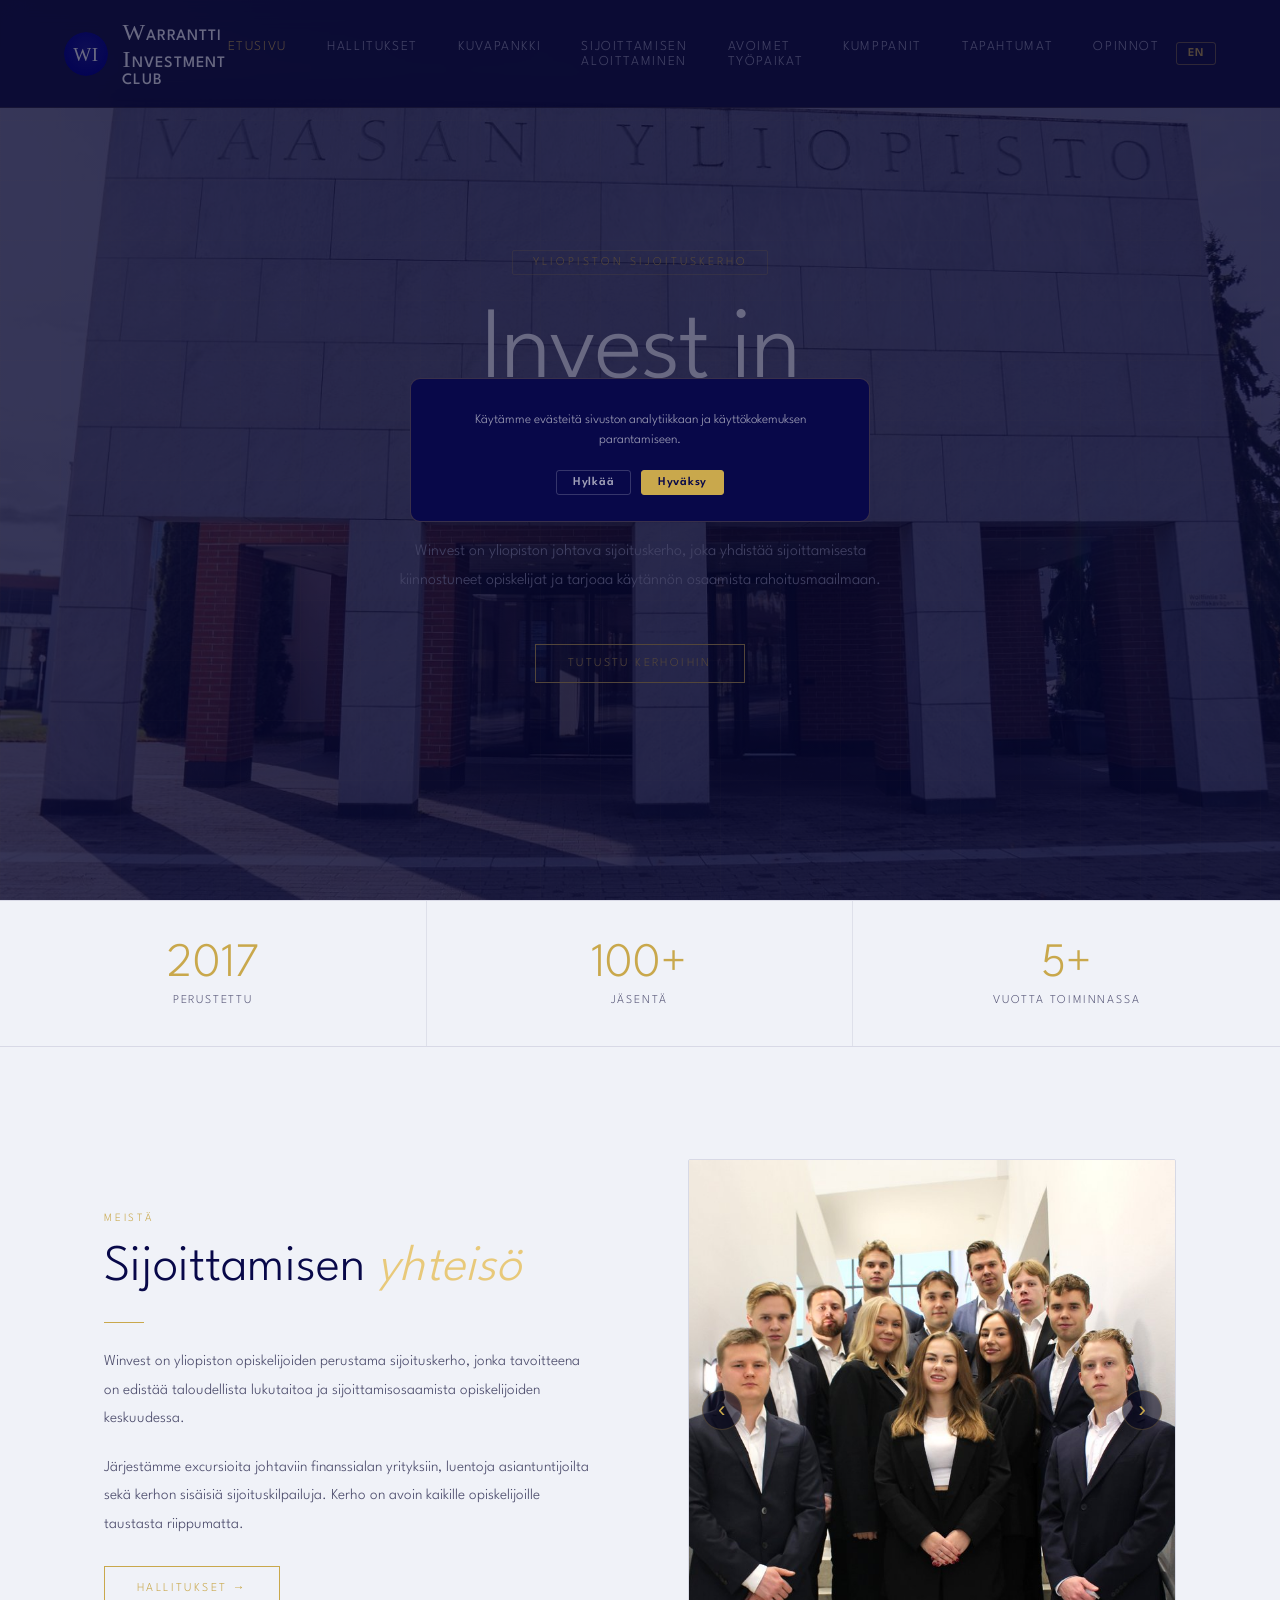
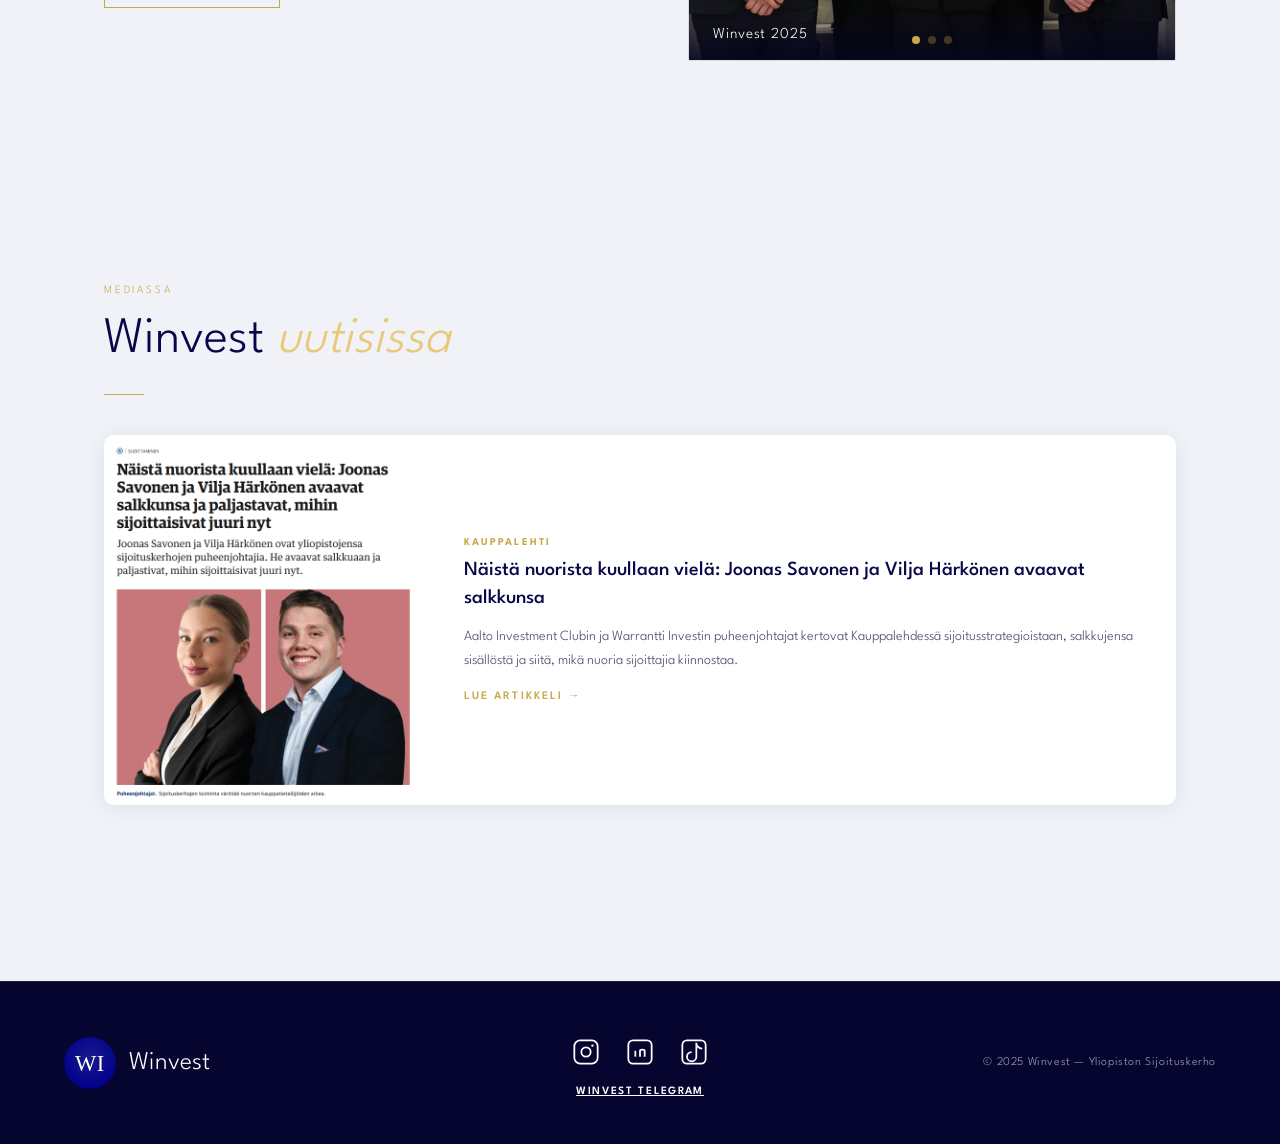
==== index.html @ c1802c14 "Lisätty kuvia" ====
<!DOCTYPE html>
<html lang="fi">
<head>
  <meta charset="UTF-8" />
  <meta name="viewport" content="width=device-width, initial-scale=1.0" />
  <title>Winvest — Yliopiston Sijoituskerho</title>
  <link rel="stylesheet" href="css/style.css" />
  <script src="js/analytics.js"></script>
  <script src="js/i18n.js"></script>
</head>
<body>

  <!-- NAVIGATION -->
  <nav>
    <a href="index.html" class="nav-logo">
      <img src="assets/svg/logo.svg" alt="Winvest" class="nav-logo-img" />
      <span><span class="initial">W</span>arrantti <span class="initial">I</span>nvestment Club</span>
    </a>
    <ul class="nav-links">
      <li><a href="index.html" class="active" data-i18n="nav.home">Etusivu</a></li>
      <li><a href="hallitukset.html" data-i18n="nav.boards">Hallitukset</a></li>
      <li><a href="kuvapankki.html" data-i18n="nav.gallery">Kuvapankki</a></li>
      <li><a href="sijoittaminen.html" data-i18n="nav.investing">Sijoittamisen aloittaminen</a></li>
      <li><a href="tyopaikat.html" data-i18n="nav.jobs">Avoimet työpaikat</a></li>
      <li><a href="kumppanit.html" data-i18n="nav.partners">Kumppanit</a></li>
      <li><a href="tapahtumat.html" data-i18n="nav.events">Tapahtumat</a></li>
      <li><a href="tenttipankki.html" data-i18n="nav.exams">Opinnot</a></li>
    </ul>
  </nav>

  <!-- HERO -->
  <section class="hero">
    <div class="hero-bg" style="background-image: linear-gradient(rgba(5,5,48,0.5), rgba(5,5,48,0.5)), url('assets/vaasan-yliopisto-kampus-syksy-syyskuu-14%20(1).jpg.jpeg'); background-size: cover; background-position: center top;"></div>
    <div class="hero-content">
      <span class="hero-eyebrow" data-i18n="hero.eyebrow">Yliopiston Sijoituskerho</span>
      <h1>Invest in<br /><em>your future</em></h1>
      <p class="hero-sub" data-i18n="hero.sub">
        Winvest on yliopiston johtava sijoituskerho, joka yhdistää 
        sijoittamisesta kiinnostuneet opiskelijat ja tarjoaa käytännön 
        osaamista rahoitusmaailmaan.
      </p>
      <a href="hallitukset.html" class="btn-gold" data-i18n="hero.btn">Tutustu kerhoihin</a>
    </div>
  </section>

  <!-- STATS -->
  <div class="stats-bar fade-in">
    <div class="stat-item">
      <span class="stat-num">2017</span>
      <span class="stat-label" data-i18n="stat.founded">Perustettu</span>
    </div>
    <div class="stat-item">
      <span class="stat-num">100+</span>
      <span class="stat-label" data-i18n="stat.members">Jäsentä</span>
    </div>
    <div class="stat-item">
      <span class="stat-num">5+</span>
      <span class="stat-label" data-i18n="stat.years">Vuotta toiminnassa</span>
    </div>
  </div>

  <!-- ABOUT -->
  <div class="section">
    <div class="about-grid fade-in">
      <div class="about-text">
        <span class="section-eyebrow" data-i18n="about.eyebrow">Meistä</span>
        <h2 class="section-title" data-i18n="about.title">Sijoittamisen <em>yhteisö</em></h2>
        <div class="gold-line"></div>
        <p data-i18n="about.p1">
          Winvest on yliopiston opiskelijoiden perustama sijoituskerho, jonka 
          tavoitteena on edistää taloudellista lukutaitoa ja sijoittamisosaamista 
          opiskelijoiden keskuudessa.
        </p>
        <p data-i18n="about.p2">
          Järjestämme excursioita johtaviin finanssialan yrityksiin, luentoja 
          asiantuntijoilta sekä kerhon sisäisiä sijoituskilpailuja. Kerho on 
          avoin kaikille opiskelijoille taustasta riippumatta.
        </p>
        <a href="hallitukset.html" class="btn-gold" data-i18n="about.btn">Hallitukset →</a>
      </div>
      <div class="about-image event-slider">
        <div class="slider-track">
          <div class="slide active">
            <img src="assets/Slaider/2025portaat.jpg" alt="Winvest 2025" />
            <div class="slide-caption">Winvest 2025</div>
          </div>
          <div class="slide">
            <img src="assets/Slaider/excursio-aktia.jpg" alt="Excursio Aktia" />
            <div class="slide-caption">Excursio — Aktia</div>
          </div>
          <div class="slide">
            <img src="assets/Slaider/suomen-pankki.jpg" alt="Excursio Suomen Pankki" />
            <div class="slide-caption">Excursio — Suomen Pankki</div>
          </div>
        </div>
        <button class="slider-btn slider-prev" aria-label="Edellinen">‹</button>
        <button class="slider-btn slider-next" aria-label="Seuraava">›</button>
        <div class="slider-dots"></div>
      </div>
    </div>
  </div>

  <!-- PRESS -->
  <div class="section">
    <div class="press-section fade-in">
      <span class="section-eyebrow" data-i18n="press.eyebrow">Mediassa</span>
      <h2 class="section-title" data-i18n="press.title">Winvest <em>uutisissa</em></h2>
      <div class="gold-line"></div>

      <a href="https://www.kauppalehti.fi/uutiset/a/6651a79b-3e6f-4bb5-bd5f-cf6c78311c2e" target="_blank" rel="noopener" class="article-card">
        <div class="article-card-img">
          <img src="assets/Slaider/Kauppalehti.png" alt="Kauppalehti — Winvest" />
        </div>
        <div class="article-card-body">
          <span class="article-card-source">Kauppalehti</span>
          <h3 class="article-card-title" data-i18n="press.kl.title">Näistä nuorista kuullaan vielä: Joonas Savonen ja Vilja Härkönen avaavat salkkunsa</h3>
          <p class="article-card-desc" data-i18n="press.kl.desc">Aalto Investment Clubin ja Warrantti Investin puheenjohtajat kertovat Kauppalehdessä sijoitusstrategioistaan, salkkujensa sisällöstä ja siitä, mikä nuoria sijoittajia kiinnostaa.</p>
          <span class="article-card-link" data-i18n="press.kl.read">Lue artikkeli →</span>
        </div>
      </a>
    </div>
  </div>

  <!-- FOOTER -->
  <footer>
    <div class="footer-logo">
      <img src="assets/svg/logo.svg" alt="Winvest" />
      <span>Winvest</span>
    </div>
    <div class="footer-social">
      <div class="footer-social-icons">
        <a href="https://www.instagram.com/warrantti_invest/" target="_blank" rel="noopener" aria-label="Instagram"><svg width="28" height="28" viewBox="0 0 24 24" fill="none" stroke="currentColor" stroke-width="1.5"><rect x="2" y="2" width="20" height="20" rx="5"/><circle cx="12" cy="12" r="4"/><circle cx="17.5" cy="6.5" r="1" fill="currentColor" stroke="none"/></svg></a>
        <a href="https://www.linkedin.com/company/warrantti-invest/" target="_blank" rel="noopener" aria-label="LinkedIn"><svg width="28" height="28" viewBox="0 0 24 24" fill="none" stroke="currentColor" stroke-width="1.5"><rect x="2" y="2" width="20" height="20" rx="4"/><line x1="8" y1="11" x2="8" y2="16"/><line x1="8" y1="8" x2="8" y2="8.01"/><path d="M12 16v-5m0 0c0-1.5 4-1.5 4 0v5"/></svg></a>
        <a href="https://www.tiktok.com/@warrantti.invest" target="_blank" rel="noopener" aria-label="TikTok"><svg width="28" height="28" viewBox="0 0 24 24" fill="none" stroke="currentColor" stroke-width="1.5"><rect x="2" y="2" width="20" height="20" rx="4"/><path d="M10 12a4 4 0 1 0 4 4V4a5 5 0 0 0 5 5"/></svg></a>
      </div>
      <a href="https://t.me/+yEaAarXKp382ZDQ0" target="_blank" rel="noopener" class="footer-social-label">Winvest Telegram</a>
    </div>
    <span class="footer-copy" data-i18n="footer.copy">© 2025 Winvest — Yliopiston Sijoituskerho</span>
  </footer>

  <script>
    const observer = new IntersectionObserver(
      entries => entries.forEach(e => { if (e.isIntersecting) e.target.classList.add('visible'); }),
      { threshold: 0.1 }
    );
    document.querySelectorAll('.fade-in').forEach(el => observer.observe(el));

    // Event Slider
    (function() {
      const slider = document.querySelector('.event-slider');
      if (!slider) return;
      const slides = slider.querySelectorAll('.slide');
      const dotsContainer = slider.querySelector('.slider-dots');
      let current = 0;
      let timer;

      // Create dots
      slides.forEach((_, i) => {
        const dot = document.createElement('button');
        dot.className = 'slider-dot' + (i === 0 ? ' active' : '');
        dot.setAttribute('aria-label', 'Kuva ' + (i + 1));
        dot.addEventListener('click', () => goTo(i));
        dotsContainer.appendChild(dot);
      });

      function goTo(idx) {
        slides[current].classList.remove('active');
        dotsContainer.children[current].classList.remove('active');
        current = (idx + slides.length) % slides.length;
        slides[current].classList.add('active');
        dotsContainer.children[current].classList.add('active');
        resetTimer();
      }

      function resetTimer() {
        clearInterval(timer);
        timer = setInterval(() => goTo(current + 1), 4000);
      }

      slider.querySelector('.slider-prev').addEventListener('click', () => goTo(current - 1));
      slider.querySelector('.slider-next').addEventListener('click', () => goTo(current + 1));

      resetTimer();
    })();
  </script>
</body>
</html>
---- css/style.css ----
@import url('https://fonts.googleapis.com/css2?family=League+Spartan:wght@300;400;500;600;700&family=Sanchez:ital@0;1&display=swap');

:root {
  --navy: #080849;
  --navy-mid: #0d0d70;
  --navy-light: #1a1a9c;
  --gold: #C9A84C;
  --gold-light: #e8c97a;
  --white: #f8f7f2;
  --white-pure: #ffffff;
  --gray: #a0a0b8;
  --dark: #050530;
}

* { margin: 0; padding: 0; box-sizing: border-box; }

html { scroll-behavior: smooth; }

h1, h2, h3, h4, h5, h6 {
  font-family: Georgia, 'Times New Roman', serif;
}

body {
  background: #f0f2f8;
  color: #3a3a5a;
  font-family: 'League Spartan', sans-serif;
  font-weight: 300;
  overflow-x: hidden;
}

/* --- NAVIGATION --- */
nav {
  position: fixed;
  top: 0; left: 0; right: 0;
  z-index: 100;
  padding: 1.2rem 4rem;
  display: flex;
  align-items: center;
  justify-content: space-between;
  background: rgba(5, 5, 48, 0.85);
  backdrop-filter: blur(12px);
  border-bottom: 1px solid rgba(201, 168, 76, 0.15);
}

.nav-logo {
  display: flex;
  align-items: center;
  gap: 0.9rem;
  text-decoration: none;
}

.nav-logo-mark {
  width: 44px;
  height: 44px;
  border-radius: 50%;
  border: 1.5px solid var(--gold);
  display: flex;
  align-items: center;
  justify-content: center;
  font-family: 'League Spartan', sans-serif;
  font-size: 1rem;
  font-weight: 600;
  color: var(--gold);
  letter-spacing: 0.08em;
  flex-shrink: 0;
}

.nav-logo-img {
  height: 44px;
  width: 44px;
  border-radius: 50%;
  flex-shrink: 0;
  object-fit: cover;
  image-rendering: auto;
}

.nav-logo span {
  font-family: 'League Spartan', sans-serif;
  font-size: 1rem;
  font-weight: 500;
  color: var(--white-pure);
  letter-spacing: 0.06em;
  text-transform: uppercase;
}

.nav-logo .initial {
  font-size: 1.5rem;
  font-family: Georgia, 'Times New Roman', serif;
  font-weight: normal;
}

.nav-links {
  display: flex;
  gap: 2.5rem;
  list-style: none;
}

.nav-links a {
  color: var(--gray);
  text-decoration: none;
  font-size: 0.85rem;
  letter-spacing: 0.12em;
  text-transform: uppercase;
  transition: color 0.3s;
}

.nav-links a:hover,
.nav-links a.active {
  color: var(--gold);
}

/* --- HERO --- */
.hero {
  min-height: 100vh;
  display: flex;
  align-items: center;
  justify-content: center;
  position: relative;
  overflow: hidden;
  padding: 6rem 4rem 4rem;
}

.hero-bg {
  position: absolute;
  inset: 0;
  background:
    radial-gradient(ellipse 80% 60% at 50% 120%, rgba(13,13,112,0.8) 0%, transparent 70%),
    radial-gradient(ellipse 40% 40% at 80% 20%, rgba(201,168,76,0.08) 0%, transparent 60%),
    var(--dark);
}

.hero-bg::before {
  content: '';
  position: absolute;
  inset: 0;
  background-image:
    linear-gradient(rgba(201,168,76,0.04) 1px, transparent 1px),
    linear-gradient(90deg, rgba(201,168,76,0.04) 1px, transparent 1px);
  background-size: 60px 60px;
}

.hero-content {
  position: relative;
  text-align: center;
  max-width: 800px;
  animation: fadeUp 1s ease forwards;
}

.hero-eyebrow {
  display: inline-block;
  font-size: 0.75rem;
  letter-spacing: 0.25em;
  text-transform: uppercase;
  color: var(--gold);
  margin-bottom: 1.5rem;
  padding: 0.4rem 1.2rem;
  border: 1px solid rgba(201,168,76,0.3);
  border-radius: 2px;
}

.hero h1 {
  font-family: 'League Spartan', sans-serif;
  font-size: clamp(3.5rem, 8vw, 7rem);
  font-weight: 300;
  line-height: 1.05;
  letter-spacing: -0.02em;
  color: var(--white-pure);
  margin-bottom: 1.5rem;
}

.hero h1 em {
  font-style: italic;
  color: var(--gold-light);
}

.hero-sub {
  font-size: 1rem;
  color: var(--gray);
  line-height: 1.8;
  max-width: 500px;
  margin: 0 auto 2.5rem;
  font-weight: 300;
}

.hero-placeholder {
  margin: 3rem auto 0;
  width: 100%;
  max-width: 900px;
  height: 480px;
  border: 1px dashed rgba(201,168,76,0.25);
  border-radius: 4px;
  display: flex;
  flex-direction: column;
  align-items: center;
  justify-content: center;
  color: rgba(201,168,76,0.4);
  font-size: 0.8rem;
  letter-spacing: 0.15em;
  text-transform: uppercase;
  gap: 0.5rem;
  position: relative;
  overflow: hidden;
}

.hero-placeholder::before {
  content: '';
  position: absolute;
  inset: 0;
  background: rgba(8,8,73,0.3);
}

.hero-image {
  margin: 3rem auto 0;
  width: 100%;
  max-width: 900px;
  border-radius: 4px;
  overflow: hidden;
  border: 1px solid rgba(201,168,76,0.15);
}

.hero-image img {
  width: 100%;
  height: 480px;
  object-fit: cover;
  display: block;
}

/* --- STATS BAR --- */
.stats-bar {
  display: grid;
  grid-template-columns: repeat(3, 1fr);
  border-top: 1px solid rgba(8,8,73,0.1);
  border-bottom: 1px solid rgba(8,8,73,0.1);
}

.stat-item {
  padding: 2.5rem 3rem;
  text-align: center;
  border-right: 1px solid rgba(8,8,73,0.08);
}

.stat-item:last-child { border-right: none; }

.stat-num {
  font-family: 'League Spartan', sans-serif;
  font-size: 3rem;
  font-weight: 300;
  color: var(--gold);
  line-height: 1;
  display: block;
}

.stat-label {
  font-size: 0.75rem;
  letter-spacing: 0.15em;
  text-transform: uppercase;
  color: #5a5a7a;
  margin-top: 0.4rem;
  display: block;
}

/* --- SECTIONS --- */
.section {
  padding: 7rem 4rem;
  max-width: 1200px;
  margin: 0 auto;
}

.section-header {
  margin-bottom: 4rem;
}

.section-eyebrow {
  font-size: 0.7rem;
  letter-spacing: 0.25em;
  text-transform: uppercase;
  color: var(--gold);
  margin-bottom: 1rem;
  display: block;
}

.section-title {
  font-family: 'League Spartan', sans-serif;
  font-size: clamp(2.2rem, 4vw, 3.5rem);
  font-weight: 300;
  color: var(--navy);
  line-height: 1.15;
}

.section-title em {
  font-style: italic;
  color: var(--gold-light);
}

/* --- ABOUT --- */
.about-grid {
  display: grid;
  grid-template-columns: 1fr 1fr;
  gap: 6rem;
  align-items: center;
}

.about-text p {
  color: #4a4a6a;
  line-height: 1.9;
  font-size: 0.95rem;
  margin-bottom: 1.2rem;
}

.about-image {
  border-radius: 2px;
  overflow: hidden;
  border: 1px solid rgba(8,8,73,0.1);
  position: relative;
}

.about-image::before {
  content: '';
  position: absolute;
  inset: 0;
  background: linear-gradient(135deg, rgba(8,8,73,0.3) 0%, transparent 60%);
  z-index: 1;
}

.about-image img {
  width: 100%;
  height: 400px;
  object-fit: cover;
  display: block;
  transition: transform 0.6s ease;
}

.about-image:hover img { transform: scale(1.03); }

/* --- EVENT SLIDER --- */
.event-slider {
  position: relative;
  overflow: hidden;
}

.event-slider::before { display: none; }

.slider-track {
  position: relative;
  width: 100%;
  height: 500px;
}

.slide {
  position: absolute;
  inset: 0;
  opacity: 0;
  transition: opacity 0.8s ease;
}

.slide.active {
  opacity: 1;
}

.slide img {
  width: 100%;
  height: 100%;
  object-fit: cover;
  display: block;
}

.slide-caption {
  position: absolute;
  bottom: 0;
  left: 0;
  right: 0;
  padding: 1.2rem 1.5rem;
  background: linear-gradient(transparent, rgba(5,5,30,0.85));
  font-family: 'League Spartan', sans-serif;
  font-size: 0.95rem;
  color: var(--white-pure);
  letter-spacing: 0.06em;
  z-index: 2;
}

.slider-btn {
  position: absolute;
  top: 50%;
  transform: translateY(-50%);
  z-index: 3;
  background: rgba(5,5,30,0.6);
  border: 1px solid rgba(201,168,76,0.25);
  color: var(--gold);
  width: 40px;
  height: 40px;
  border-radius: 50%;
  font-size: 1.4rem;
  cursor: pointer;
  transition: background 0.3s, border-color 0.3s;
  display: flex;
  align-items: center;
  justify-content: center;
  line-height: 1;
}

.slider-btn:hover {
  background: rgba(201,168,76,0.2);
  border-color: var(--gold);
}

.slider-prev { left: 0.8rem; }
.slider-next { right: 0.8rem; }

.slider-dots {
  position: absolute;
  bottom: 1rem;
  left: 50%;
  transform: translateX(-50%);
  display: flex;
  gap: 0.5rem;
  z-index: 3;
}

.slider-dot {
  width: 8px;
  height: 8px;
  border-radius: 50%;
  background: rgba(201,168,76,0.3);
  border: none;
  cursor: pointer;
  transition: background 0.3s;
  padding: 0;
}

.slider-dot.active {
  background: var(--gold);
}

/* --- HALLITUKSET PAGE --- */
.page-hero {
  min-height: 35vh;
  display: flex;
  align-items: flex-end;
  padding: 8rem 4rem 4rem;
  position: relative;
  overflow: hidden;
}

.page-hero-bg {
  position: absolute;
  inset: 0;
  background: radial-gradient(ellipse 60% 80% at 20% 50%, rgba(13,13,112,0.5) 0%, transparent 70%);
}

.page-hero-bg::after {
  content: '';
  position: absolute;
  inset: 0;
  background-image: linear-gradient(rgba(201,168,76,0.03) 1px, transparent 1px),
    linear-gradient(90deg, rgba(201,168,76,0.03) 1px, transparent 1px);
  background-size: 40px 40px;
}

.page-hero-content {
  position: relative;
}

.page-title {
  font-family: 'League Spartan', sans-serif;
  font-size: clamp(2.5rem, 6vw, 5rem);
  font-weight: 300;
  color: var(--white-pure);
  line-height: 1;
}

.page-subtitle {
  color: var(--gold);
  font-size: 0.8rem;
  letter-spacing: 0.2em;
  text-transform: uppercase;
  margin-top: 0.8rem;
}

/* --- BOARD YEAR SECTION --- */
.board-year {
  padding: 3rem 2rem;
  max-width: 1400px;
  margin: 0 auto;
  border-bottom: 1px solid rgba(8,8,73,0.08);
}

.year-header {
  display: flex;
  align-items: baseline;
  gap: 1.5rem;
  margin-bottom: 2rem;
}

.year-num {
  font-family: 'League Spartan', sans-serif;
  font-size: 4rem;
  font-weight: 300;
  color: rgba(201,168,76,0.25);
  line-height: 1;
}

.year-title {
  font-family: 'League Spartan', sans-serif;
  font-size: 1.8rem;
  font-weight: 300;
  color: var(--navy);
}

.board-grid {
  display: grid;
  grid-template-columns: repeat(6, 1fr);
  gap: 0.6rem;
}

@media (max-width: 900px) {
  .board-grid {
    grid-template-columns: repeat(3, 1fr);
  }
}

@media (max-width: 500px) {
  .board-grid {
    grid-template-columns: repeat(2, 1fr);
  }
}

.board-member {
  background: rgba(255,255,255,0.7);
  border: 1px solid rgba(8,8,73,0.1);
  border-radius: 4px;
  overflow: hidden;
  transition: border-color 0.3s, background 0.3s;
}

.board-member:hover {
  border-color: rgba(201,168,76,0.5);
  background: rgba(255,255,255,0.9);
}

.member-role {
  font-size: 0.65rem;
  letter-spacing: 0.15em;
  text-transform: uppercase;
  color: var(--gold);
  margin-bottom: 0.2rem;
}

.member-name {
  font-family: 'League Spartan', sans-serif;
  font-size: 0.95rem;
  color: var(--navy);
  font-weight: 500;
}

.member-info {
  padding: 0.5rem 0.5rem 0.6rem;
  text-align: center;
}

.member-photo {
  width: 100%;
  height: 250px;
  overflow: hidden;
  border-bottom: 1px solid rgba(8,8,73,0.08);
}

.member-photo img {
  width: 100%;
  height: 100%;
  object-fit: cover;
  object-position: center top;
  display: block;
}

.member-photo-placeholder {
  width: 100%;
  height: 250px;
  background: rgba(8,8,73,0.06);
  border-bottom: 1px dashed rgba(8,8,73,0.1);
  display: flex;
  align-items: center;
  justify-content: center;
  color: rgba(8,8,73,0.15);
}

.board-photo {
  width: 100%;
  max-width: 800px;
  margin: 3rem auto 0;
  border-radius: 2px;
  overflow: hidden;
  border: 1px solid rgba(8,8,73,0.1);
}

.board-photo img {
  width: 100%;
  height: auto;
  display: block;
}

/* Name-only board list (no photos) */
.board-name-list {
  display: flex;
  flex-wrap: wrap;
  gap: 0.4rem 1.5rem;
  padding: 0.5rem 0;
}

.board-name-item {
  font-family: 'League Spartan', sans-serif;
  font-size: 0.95rem;
  color: var(--navy);
  font-weight: 400;
}

.board-name-item .name-role {
  font-size: 0.6rem;
  letter-spacing: 0.12em;
  text-transform: uppercase;
  color: var(--gold);
  margin-right: 0.4rem;
}

/* --- SIJOITTAMINEN --- */
.sij-section {
  max-width: 1100px;
  margin: 0 auto;
  padding: 4rem 4rem 6rem;
}

.sij-intro {
  text-align: center;
  max-width: 680px;
  margin: 0 auto 3.5rem;
  font-size: 1.05rem;
  color: #4a4a6a;
  line-height: 1.8;
}

.sij-grid {
  display: grid;
  grid-template-columns: repeat(auto-fill, minmax(300px, 1fr));
  gap: 1.5rem;
  margin-bottom: 4rem;
}

.sij-card {
  background: rgba(255,255,255,0.7);
  border: 1px solid rgba(8,8,73,0.1);
  border-radius: 4px;
  padding: 2rem;
  transition: border-color 0.3s, background 0.3s;
}

.sij-card:hover {
  border-color: rgba(201,168,76,0.5);
  background: rgba(255,255,255,0.9);
}

.sij-card-icon {
  color: var(--gold);
  margin-bottom: 1rem;
}

.sij-card-title {
  font-family: 'League Spartan', sans-serif;
  font-size: 1.35rem;
  color: var(--navy);
  margin-bottom: 0.75rem;
  font-weight: 400;
}

.sij-card-text {
  font-size: 0.88rem;
  color: #4a4a6a;
  line-height: 1.75;
}

.sij-cta {
  text-align: center;
  display: flex;
  flex-direction: column;
  align-items: center;
  gap: 1.5rem;
}

.sij-cta-text {
  font-family: 'League Spartan', sans-serif;
  font-size: 1.8rem;
  color: var(--navy);
  font-weight: 300;
}

/* --- SIJOITTAMINEN � RESURSSIT --- */
.sij-resources {
  max-width: 900px;
  margin: 2rem auto 0;
  padding: 2.5rem 2.5rem 2rem;
  border: 1px solid rgba(8,8,73,0.1);
  border-radius: 6px;
  background: rgba(255,255,255,0.7);
}

.sij-resources-title {
  display: flex;
  align-items: center;
  gap: 0.75rem;
  font-family: 'League Spartan', sans-serif;
  font-size: 1.55rem;
  font-weight: 400;
  color: var(--gold);
  margin-bottom: 1.75rem;
  letter-spacing: 0.03em;
}

.sij-resources-title svg {
  flex-shrink: 0;
  opacity: 0.85;
}

.sij-resources-grid {
  display: grid;
  grid-template-columns: repeat(2, 1fr);
  gap: 1rem;
}

.sij-resource-item {
  background: rgba(8,8,73,0.04);
  border: 1px solid rgba(8,8,73,0.08);
  border-radius: 4px;
  padding: 1.1rem 1.25rem;
  transition: border-color 0.25s;
}

.sij-resource-item:hover {
  border-color: rgba(201,168,76,0.4);
}

.sij-resource-name {
  font-family: 'League Spartan', sans-serif;
  font-size: 1.1rem;
  font-weight: 500;
  color: var(--navy);
  margin-bottom: 0.35rem;
}

.sij-resource-desc {
  font-size: 0.85rem;
  color: #4a4a6a;
  line-height: 1.65;
}

.sij-resource-link {
  display: block;
  text-decoration: none;
  color: inherit;
}

.sij-resource-link:hover .sij-resource-name {
  color: var(--gold);
}

.sij-resource-item:has(.sij-resource-link) {
  cursor: pointer;
}

.sij-book-flow {
  display: flex;
  flex-direction: column;
  gap: 0;
}

.sij-book-step {
  display: flex;
  align-items: flex-start;
  gap: 1rem;
}

.sij-book-num {
  width: 36px;
  height: 36px;
  border-radius: 50%;
  border: 1.5px solid var(--gold);
  color: var(--gold);
  font-size: 0.9rem;
  font-weight: 600;
  display: flex;
  align-items: center;
  justify-content: center;
  flex-shrink: 0;
  margin-top: 0.15rem;
}

.sij-book-step .sij-resource-item {
  flex: 1;
  border-left: 2px solid rgba(201,168,76,0.2);
}

.sij-book-arrow {
  color: var(--gold);
  font-size: 1.4rem;
  text-align: center;
  padding: 0.4rem 0 0.4rem 18px;
  opacity: 0.6;
}

.sij-video-grid {
  display: grid;
  grid-template-columns: repeat(2, 1fr);
  gap: 1.25rem;
  margin-bottom: 0.5rem;
}

.sij-video-wrapper {
  position: relative;
  padding-bottom: 56.25%;
  height: 0;
  overflow: hidden;
  border-radius: 4px;
}

.sij-video-wrapper iframe {
  position: absolute;
  top: 0; left: 0;
  width: 100%;
  height: 100%;
  border: none;
}

.sij-video-label {
  font-family: 'League Spartan', sans-serif;
  font-size: 1rem;
  color: var(--navy);
  margin-top: 0.5rem;
  padding: 0 0.25rem;
}

@media (max-width: 700px) {
  .sij-video-grid {
    grid-template-columns: 1fr;
  }
}

@media (max-width: 600px) {
  .sij-resources-grid {
    grid-template-columns: 1fr;
  }
  .sij-resources {
    padding: 1.75rem 1.25rem;
  }
}

/* --- AVOIMET TY�PAIKAT --- */
.jobs-section {
  max-width: 900px;
  margin: 0 auto;
  padding: 4rem 4rem 6rem;
}

.jobs-intro {
  text-align: center;
  max-width: 620px;
  margin: 0 auto 3rem;
  font-size: 1.05rem;
  color: #4a4a6a;
  line-height: 1.8;
}

.jobs-grid {
  display: flex;
  flex-direction: column;
  gap: 1.5rem;
}

.jobs-empty {
  display: flex;
  flex-direction: column;
  align-items: center;
  gap: 0.75rem;
  padding: 4rem 2rem;
  border: 1px dashed rgba(8,8,73,0.15);
  border-radius: 4px;
  color: rgba(8,8,73,0.3);
  text-align: center;
  font-size: 0.85rem;
  letter-spacing: 0.05em;
}

.jobs-empty-sub {
  font-size: 0.75rem;
  color: #8a8aa0;
  max-width: 380px;
  line-height: 1.6;
}

.job-card {
  background: rgba(255,255,255,0.7);
  border: 1px solid rgba(8,8,73,0.1);
  border-radius: 4px;
  padding: 2rem;
  display: flex;
  flex-direction: column;
  gap: 0.75rem;
  transition: border-color 0.3s;
}

.job-card:hover {
  border-color: rgba(201,168,76,0.5);
}

.job-header {
  display: flex;
  justify-content: space-between;
  align-items: center;
}

.job-company {
  font-size: 0.7rem;
  letter-spacing: 0.15em;
  text-transform: uppercase;
  color: var(--gold);
}

.job-type {
  font-size: 0.7rem;
  letter-spacing: 0.1em;
  text-transform: uppercase;
  color: #5a5a7a;
  border: 1px solid rgba(8,8,73,0.15);
  padding: 0.2rem 0.6rem;
  border-radius: 2px;
}

.job-title {
  font-family: 'League Spartan', sans-serif;
  font-size: 1.5rem;
  color: var(--navy);
  font-weight: 400;
}

.job-meta {
  display: flex;
  gap: 0.5rem;
  font-size: 0.8rem;
  color: #5a5a7a;
}

.job-desc {
  font-size: 0.88rem;
  color: #4a4a6a;
  line-height: 1.7;
}

/* --- PARTNERS PAGE --- */
.partners-section {
  max-width: 1100px;
  margin: 0 auto;
  padding: 4rem 4rem 6rem;
}

.partners-intro {
  text-align: center;
  max-width: 680px;
  margin: 0 auto 3rem;
}

.partners-intro p {
  color: #4a4a6a;
  font-size: 1rem;
  line-height: 1.8;
  margin-top: 1.2rem;
}

.partners-grid {
  display: grid;
  grid-template-columns: repeat(3, 1fr);
  gap: 1.5rem;
  margin-bottom: 3rem;
}

.partner-card {
  background: rgba(255,255,255,0.7);
  border: 1px solid rgba(8,8,73,0.1);
  border-radius: 4px;
  overflow: hidden;
  transition: border-color 0.3s, background 0.3s;
}

.partner-card:hover {
  border-color: rgba(201,168,76,0.5);
  background: rgba(255,255,255,0.9);
}

.partner-logo-placeholder {
  width: 100%;
  height: 160px;
  display: flex;
  align-items: center;
  justify-content: center;
  background: rgba(8,8,73,0.04);
  border-bottom: 1px dashed rgba(8,8,73,0.1);
  color: rgba(8,8,73,0.3);
  font-size: 1rem;
  letter-spacing: 0.1em;
  text-transform: uppercase;
}

.partner-logo {
  width: 100%;
  height: 160px;
  display: flex;
  align-items: center;
  justify-content: center;
  background: rgba(255,255,255,0.5);
  border-bottom: 1px solid rgba(8,8,73,0.08);
  padding: 1.5rem;
}

.partner-logo img {
  max-width: 100%;
  max-height: 100%;
  object-fit: contain;
}

.partner-info {
  padding: 1.2rem 1.5rem 1.5rem;
}

.partner-name {
  font-family: 'League Spartan', sans-serif;
  font-size: 1.15rem;
  color: var(--navy);
  font-weight: 500;
  margin-bottom: 0.5rem;
}

.partner-desc {
  font-size: 0.85rem;
  color: #4a4a6a;
  line-height: 1.7;
}

.partners-cta {
  text-align: center;
  padding: 3rem 2rem;
  border: 1px dashed rgba(8,8,73,0.15);
  border-radius: 4px;
}

.partners-cta p {
  color: #4a4a6a;
  font-size: 1.05rem;
  margin-bottom: 1.5rem;
}

.cta-contact {
  display: flex;
  flex-direction: column;
  align-items: center;
  gap: 1.2rem;
}

.cta-person {
  display: flex;
  flex-direction: column;
  align-items: center;
  gap: 0.8rem;
}

.cta-person .member-photo-placeholder {
  width: 100px;
  height: 100px;
  border-radius: 50%;
}

.cta-person .member-photo {
  width: 180px;
  height: 180px;
  border-radius: 50%;
  overflow: hidden;
}

.cta-person .member-photo img {
  width: 100%;
  height: 100%;
  object-fit: cover;
  object-position: center top;
  border-radius: 50%;
}

.cta-person-info {
  text-align: center;
}

@media (max-width: 768px) {
  .partners-grid {
    grid-template-columns: 1fr;
  }
}

/* --- KUVAPANKKI --- */
.gallery-section {
  padding: 4rem;
  max-width: 1300px;
  margin: 0 auto;
}

.gallery-filter {
  display: flex;
  gap: 1rem;
  margin-bottom: 3rem;
  flex-wrap: wrap;
}

.filter-btn {
  padding: 0.5rem 1.5rem;
  border: 1px solid rgba(8,8,73,0.15);
  background: transparent;
  color: #5a5a7a;
  font-family: 'League Spartan', sans-serif;
  font-size: 0.75rem;
  letter-spacing: 0.15em;
  text-transform: uppercase;
  cursor: pointer;
  transition: all 0.3s;
  border-radius: 2px;
}

.filter-btn:hover,
.filter-btn.active {
  background: var(--gold);
  color: var(--dark);
  border-color: var(--gold);
}

.gallery-grid {
  display: grid;
  grid-template-columns: repeat(12, 1fr);
  gap: 0.8rem;
  grid-auto-rows: 200px;
}

.gallery-item {
  overflow: hidden;
  border-radius: 2px;
  position: relative;
  cursor: pointer;
  border: 1px solid rgba(8,8,73,0.08);
}

.gallery-item:nth-child(1) { grid-column: span 8; grid-row: span 2; }
.gallery-item:nth-child(2) { grid-column: span 4; }
.gallery-item:nth-child(3) { grid-column: span 4; }
.gallery-item:nth-child(4) { grid-column: span 6; grid-row: span 2; }
.gallery-item:nth-child(5) { grid-column: span 6; grid-row: span 2; }
.gallery-item:nth-child(n+6) { grid-column: span 4; }

.gallery-item img {
  width: 100%;
  height: 100%;
  object-fit: cover;
  display: block;
  transition: transform 0.5s ease;
}

.gallery-item:hover img { transform: scale(1.06); }

.gallery-overlay {
  position: absolute;
  inset: 0;
  background: linear-gradient(to top, rgba(5,5,48,0.7) 0%, transparent 60%);
  opacity: 0;
  transition: opacity 0.3s;
  display: flex;
  align-items: flex-end;
  padding: 1rem;
}

.gallery-item:hover .gallery-overlay { opacity: 1; }

.gallery-caption {
  font-size: 0.8rem;
  color: var(--white-pure);
  letter-spacing: 0.05em;
}

/* --- FOOTER --- */
footer {
  border-top: 1px solid rgba(201,168,76,0.15);
  background: var(--dark);
  color: var(--white);
  padding: 3rem 4rem;
  display: flex;
  align-items: center;
  justify-content: space-between;
  margin-top: 4rem;
}

.footer-logo {
  display: flex;
  align-items: center;
  gap: 0.8rem;
  flex: 1;
}

.footer-logo img {
  width: 52px;
  height: 52px;
  border-radius: 50%;
}

.footer-logo span {
  font-family: 'League Spartan', sans-serif;
  font-size: 1.6rem;
  color: var(--white-pure);
}

.footer-copy {
  font-size: 0.75rem;
  color: var(--gray);
  letter-spacing: 0.05em;
  flex: 1;
  text-align: right;
}

.footer-social {
  display: flex;
  flex-direction: column;
  align-items: center;
  gap: 0.75rem;
}

.footer-social-icons {
  display: flex;
  gap: 0.6rem;
}

.footer-social-icons a {
  display: flex;
  align-items: center;
  justify-content: center;
  width: 44px;
  height: 44px;
  border: none;
  color: var(--white-pure);
  text-decoration: none;
  transition: color 0.2s;
}

.footer-social-icons a:hover {
  color: var(--gold);
}

.footer-social-icons img {
  width: 28px;
  height: 28px;
  filter: invert(1);
}

.footer-social-label {
  font-size: 0.7rem;
  letter-spacing: 0.15em;
  text-transform: uppercase;
  color: var(--white-pure);
  font-weight: 600;
}

/* --- ARTICLE CARD --- */
.press-section {
  text-align: left;
}

.article-card {
  display: grid;
  grid-template-columns: 320px 1fr;
  background: var(--white-pure);
  border-radius: 10px;
  overflow: hidden;
  text-decoration: none;
  color: inherit;
  box-shadow: 0 2px 20px rgba(8, 8, 73, 0.08);
  transition: transform 0.3s, box-shadow 0.3s;
  margin-top: 2.5rem;
}

.article-card:hover {
  transform: translateY(-4px);
  box-shadow: 0 8px 30px rgba(8, 8, 73, 0.14);
}

.article-card-img {
  overflow: hidden;
  height: 100%;
}

.article-card-img img {
  width: 100%;
  height: 100%;
  object-fit: cover;
  transition: transform 0.4s;
}

.article-card:hover .article-card-img img {
  transform: scale(1.04);
}

.article-card-body {
  padding: 2rem 2.5rem;
  display: flex;
  flex-direction: column;
  justify-content: center;
}

.article-card-source {
  font-size: 0.65rem;
  letter-spacing: 0.2em;
  text-transform: uppercase;
  color: var(--gold);
  font-weight: 700;
  margin-bottom: 0.6rem;
}

.article-card-title {
  font-family: 'League Spartan', sans-serif;
  font-size: 1.25rem;
  font-weight: 500;
  color: var(--navy);
  line-height: 1.4;
  margin-bottom: 0.8rem;
}

.article-card-desc {
  font-size: 0.88rem;
  color: #4a4a6a;
  line-height: 1.7;
  margin-bottom: 1rem;
}

.article-card-link {
  font-size: 0.72rem;
  letter-spacing: 0.18em;
  text-transform: uppercase;
  color: var(--gold);
  font-weight: 600;
  transition: color 0.3s;
}

.article-card:hover .article-card-link {
  color: var(--gold-light);
}

/* --- BUTTON --- */
.btn-gold {
  display: inline-block;
  padding: 0.8rem 2rem;
  border: 1px solid var(--gold);
  color: var(--gold);
  text-decoration: none;
  font-size: 0.75rem;
  letter-spacing: 0.2em;
  text-transform: uppercase;
  transition: all 0.3s;
  margin-top: 0.5rem;
}

.btn-gold:hover {
  background: var(--gold);
  color: var(--dark);
}

/* --- DIVIDER --- */
.gold-line {
  width: 40px;
  height: 1px;
  background: var(--gold);
  margin: 1.5rem 0;
}

/* --- ANIMATIONS --- */
@keyframes fadeUp {
  from { opacity: 0; transform: translateY(30px); }
  to   { opacity: 1; transform: translateY(0); }
}

.fade-in {
  opacity: 0;
  transform: translateY(20px);
  transition: opacity 0.7s ease, transform 0.7s ease;
}
.fade-in.visible {
  opacity: 1;
  transform: translateY(0);
}

/* --- TENTTIPANKKI PAGE --- */
.tentti-section {
  max-width: 1100px;
  margin: 0 auto;
  padding: 4rem 2rem 6rem;
}

.tentti-intro {
  margin-bottom: 3rem;
  font-size: 1.05rem;
  line-height: 1.8;
  color: #4a4a6a;
  max-width: 700px;
}

.tentti-grid {
  display: grid;
  grid-template-columns: repeat(3, 1fr);
  gap: 1.5rem;
}

/* Subject-based layout */
.tentti-subjects {
  display: flex;
  flex-direction: column;
  gap: 2rem;
}

.tentti-subject {
  background: rgba(255, 255, 255, 0.7);
  border: 1px solid rgba(8, 8, 73, 0.1);
  border-radius: 4px;
  padding: 1.5rem;
}

.tentti-subject-header {
  display: flex;
  align-items: center;
  gap: 0.6rem;
  margin-bottom: 1rem;
  color: var(--gold);
}

.tentti-subject-header h2 {
  font-size: 1.3rem;
  font-weight: 500;
  color: var(--navy);
  margin: 0;
}

.tentti-course-dropdown {
  background: rgba(8, 8, 73, 0.03);
  border: 1px solid rgba(8, 8, 73, 0.08);
  border-radius: 4px;
  margin-bottom: 0.5rem;
  cursor: pointer;
  transition: border-color 0.3s;
  overflow: hidden;
}

.tentti-course-dropdown:hover {
  border-color: rgba(201, 168, 76, 0.4);
}

.tentti-course-dropdown-header {
  display: flex;
  align-items: center;
  justify-content: space-between;
  padding: 0.8rem 1rem;
}

.tentti-course-dropdown-header h3 {
  font-size: 1rem;
  font-weight: 500;
  color: var(--navy);
  margin: 0;
}

.tentti-course-dropdown .tentti-chevron {
  transition: transform 0.3s;
}

.tentti-course-dropdown.open > .tentti-course-dropdown-header .tentti-chevron {
  transform: rotate(180deg);
}

.tentti-course-dropdown-body {
  max-height: 0;
  overflow: hidden;
  transition: max-height 0.4s ease;
  padding: 0 1rem;
}

.tentti-course-dropdown.open > .tentti-course-dropdown-body {
  max-height: 5000px;
  padding: 0 1rem 1rem;
}

.tentti-course {
  background: rgba(255, 255, 255, 0.7);
  border: 1px solid rgba(8, 8, 73, 0.1);
  border-radius: 4px;
  padding: 1.5rem;
  transition: grid-column 0.3s;
}

.tentti-course:has(.tentti-exam.open) {
  grid-column: 1 / -1;
}

.tentti-grid:has(.tentti-exam.open) .tentti-course:not(:has(.tentti-exam.open)) {
  display: none;
}
  transition: border-color 0.3s, background 0.3s;
}

.tentti-course:hover {
  border-color: rgba(201, 168, 76, 0.5);
  background: rgba(255, 255, 255, 0.9);
}

.tentti-course-header {
  display: flex;
  align-items: center;
  gap: 0.6rem;
  margin-bottom: 1rem;
  color: var(--gold);
}

.tentti-course-header h3 {
  font-family: 'League Spartan', sans-serif;
  font-size: 1.1rem;
  font-weight: 500;
  color: var(--navy);
  margin: 0;
}

.tentti-list {
  list-style: none;
  padding: 0;
  margin: 0;
}

.tentti-list li {
  padding: 0.4rem 0;
  border-bottom: 1px solid rgba(8, 8, 73, 0.06);
  font-size: 0.9rem;
  color: #4a4a6a;
}

.tentti-list li:last-child {
  border-bottom: none;
}

.tentti-list a {
  color: var(--gold);
  text-decoration: none;
  transition: color 0.2s;
}

.tentti-list a:hover {
  color: var(--navy);
}

.tentti-placeholder {
  color: #8a8aa0;
  font-style: italic;
  font-size: 0.8rem;
}

/* Exam entries */
.tentti-exam {
  background: rgba(8, 8, 73, 0.03);
  border: 1px solid rgba(8, 8, 73, 0.08);
  border-radius: 4px;
  margin-bottom: 0.5rem;
  cursor: pointer;
  transition: border-color 0.3s, background 0.3s;
  overflow: hidden;
}

.tentti-exam:hover {
  border-color: rgba(201, 168, 76, 0.4);
  background: rgba(8, 8, 73, 0.06);
}

.tentti-exam-header {
  display: flex;
  align-items: center;
  justify-content: space-between;
  padding: 0.8rem 1rem;
  font-family: 'League Spartan', sans-serif;
  font-size: 0.9rem;
  font-weight: 500;
  color: var(--navy);
}

.tentti-chevron {
  color: var(--gold);
  flex-shrink: 0;
  transition: transform 0.3s;
}

.tentti-exam.open .tentti-chevron {
  transform: rotate(180deg);
}

.tentti-exam-body {
  max-height: 0;
  overflow: hidden;
  transition: max-height 0.4s ease;
}

.tentti-exam.open .tentti-exam-body {
  max-height: 3000px;
}

.tentti-meta {
  padding: 0 1rem 0.5rem;
  font-size: 0.78rem;
  color: var(--gold);
  font-style: italic;
  margin: 0;
  border-bottom: 1px solid rgba(8, 8, 73, 0.06);
  padding-bottom: 0.8rem;
  margin-bottom: 0.5rem;
}

.tentti-q {
  padding: 0.6rem 1rem;
  font-size: 0.85rem;
  color: #4a4a6a;
  line-height: 1.7;
  border-bottom: 1px solid rgba(8, 8, 73, 0.04);
}

.tentti-q:last-child {
  border-bottom: none;
  padding-bottom: 1rem;
}

.tentti-cta {
  margin-top: 3rem;
  padding: 1.5rem;
  border: 1px dashed rgba(201, 168, 76, 0.3);
  border-radius: 4px;
  color: #4a4a6a;
  font-size: 0.9rem;
}

/* --- TAPAHTUMAT PAGE --- */
.tapahtumat-section {
  max-width: 1000px;
  margin: 0 auto;
  padding: 4rem 2rem 6rem;
}

.tapahtumat-intro {
  margin-bottom: 2.5rem;
  font-size: 1.05rem;
  line-height: 1.8;
  color: #4a4a6a;
  max-width: 700px;
}

.tapahtumat-heading {
  font-family: 'League Spartan', sans-serif;
  font-size: 1.5rem;
  font-weight: 500;
  color: var(--gold);
  margin: 2.5rem 0 1.5rem;
  padding-bottom: 0.5rem;
  border-bottom: 1px solid rgba(8, 8, 73, 0.1);
}

/* Timeline */
.timeline {
  position: relative;
  padding-left: 2.5rem;
}

.timeline::before {
  content: '';
  position: absolute;
  left: 8px;
  top: 0;
  bottom: 0;
  width: 2px;
  background: linear-gradient(to bottom, var(--gold), rgba(201, 168, 76, 0.15));
}

.timeline-year {
  position: relative;
  font-family: 'League Spartan', sans-serif;
  font-size: 1.2rem;
  font-weight: 600;
  color: var(--gold);
  padding: 1.2rem 0 0.6rem;
  margin-left: -2.5rem;
  padding-left: 2.5rem;
}

.timeline-year::before {
  content: '';
  position: absolute;
  left: 2px;
  top: 50%;
  transform: translateY(-50%);
  width: 14px;
  height: 14px;
  background: var(--gold);
  border-radius: 50%;
  border: 2px solid #f0f2f8;
  z-index: 1;
}

.timeline-item {
  position: relative;
  margin-bottom: 1.2rem;
}

.timeline-dot {
  position: absolute;
  left: -2.5rem;
  top: 1.1rem;
  width: 8px;
  height: 8px;
  margin-left: 5px;
  background: rgba(201, 168, 76, 0.5);
  border-radius: 50%;
  transition: background 0.3s;
  z-index: 1;
}

.timeline-item:hover .timeline-dot {
  background: var(--gold);
}

.timeline-content {
  display: flex;
  align-items: center;
  gap: 1.5rem;
  background: rgba(255, 255, 255, 0.7);
  border: 1px solid rgba(8, 8, 73, 0.08);
  border-radius: 4px;
  padding: 1rem 1.2rem;
  transition: border-color 0.3s, background 0.3s;
}

.timeline-item:hover .timeline-content {
  border-color: rgba(201, 168, 76, 0.4);
  background: rgba(255, 255, 255, 0.9);
}

.timeline-text {
  flex: 1;
  min-width: 0;
}

.timeline-text h3 {
  display: flex;
  align-items: baseline;
  gap: 0.5rem;
  font-family: 'League Spartan', sans-serif;
  font-size: 1.0625rem;
  font-weight: 500;
  color: var(--navy);
  margin: 0 0 0.4rem;
  padding-bottom: 0.35rem;
  border-bottom: 1px solid #d8d8e0;
}

.timeline-date {
  margin-left: auto;
  font-size: 0.75rem;
  font-weight: 500;
  color: var(--gold);
  white-space: nowrap;
  flex-shrink: 0;
}

.timeline-text p {
  font-size: 0.85rem;
  color: #4a4a6a;
  line-height: 1.6;
  margin: 0.2rem 0;
}

.timeline-text h4 {
  font-family: 'League Spartan', sans-serif;
  font-size: 1.05rem;
  font-weight: 700;
  color: var(--gold);
  margin: 0.8rem 0 0.15rem;
  padding-left: 0.6rem;
  border-left: 3px solid var(--gold);
  letter-spacing: 0.02em;
}

.timeline-badge {
  display: inline-block;
  color: var(--gold);
  font-family: 'League Spartan', sans-serif;
  font-size: 0.75rem;
  font-weight: 500;
  background: rgba(201, 168, 76, 0.1);
  padding: 0.15rem 0.5rem;
  border-radius: 3px;
  margin-bottom: 0.4rem;
}

.timeline-img {
  width: 40%;
  max-width: 400px;
  height: 240px;
  border-radius: 4px;
  flex-shrink: 0;
  object-fit: cover;
  image-rendering: auto;
  -ms-interpolation-mode: bicubic;
  backface-visibility: hidden;
}

.timeline-img-group {
  display: flex;
  flex-direction: column;
  gap: 0.5rem;
  width: 40%;
  max-width: 400px;
  flex-shrink: 0;
  align-self: center;
}
.timeline-img-group .timeline-img {
  width: 100%;
  height: 200px;
  object-position: center;
}

/* --- RESPONSIVE --- */
@media (max-width: 768px) {
  nav { padding: 1rem 1.5rem; }
  .nav-links { display: none; }
  .hero { padding: 6rem 1.5rem 3rem; }
  .section { padding: 4rem 1.5rem; }
  .about-grid { grid-template-columns: 1fr; gap: 3rem; }
  .stats-bar { grid-template-columns: 1fr; }
  .stat-item { border-right: none; border-bottom: 1px solid rgba(8,8,73,0.08); }
  .board-year { padding: 3rem 1.5rem; }
  .gallery-section { padding: 2rem 1.5rem; }
  .gallery-grid { grid-template-columns: 1fr 1fr; }
  .gallery-item { grid-column: span 1 !important; grid-row: span 1 !important; }
  footer { flex-direction: column; gap: 1rem; text-align: center; padding: 2rem 1.5rem; }
  .tentti-grid { grid-template-columns: 1fr; }
  .tentti-section { padding: 3rem 1.5rem 4rem; }
  .tapahtumat-section { padding: 3rem 1.5rem 4rem; }
  .timeline { padding-left: 2rem; }
  .timeline-dot { left: -2rem; margin-left: 5px; }
  .timeline-year { margin-left: -2rem; padding-left: 2rem; }
  .timeline-content { flex-direction: column; }
  .timeline-img { width: 100%; }
  .article-card { grid-template-columns: 1fr; }
  .article-card-img { height: 200px; }
  .article-card-body { padding: 1.5rem; }
}

/* ── Language Toggle ── */
.lang-toggle {
  background: transparent;
  border: 1.5px solid rgba(201, 168, 76, 0.5);
  color: var(--gold);
  font-family: 'League Spartan', sans-serif;
  font-size: 0.75rem;
  font-weight: 600;
  letter-spacing: 0.08em;
  padding: 0.3rem 0.7rem;
  border-radius: 3px;
  cursor: pointer;
  transition: all 0.25s;
  margin-left: 1rem;
}
.lang-toggle:hover {
  background: var(--gold);
  color: var(--navy);
}

/* ── Cookie Banner ── */
.cookie-banner {
  position: fixed;
  top: 0;
  left: 0;
  right: 0;
  bottom: 0;
  z-index: 9999;
  display: none;
  align-items: center;
  justify-content: center;
  background: rgba(5, 5, 48, 0.6);
}
.cookie-banner.visible {
  display: flex;
}
.cookie-inner {
  background: var(--navy);
  border: 1px solid rgba(201, 168, 76, 0.25);
  border-radius: 10px;
  max-width: 460px;
  width: 90%;
  padding: 2rem 2rem 1.6rem;
  display: flex;
  flex-direction: column;
  align-items: center;
  text-align: center;
  gap: 1.2rem;
}
.cookie-text {
  font-size: 0.82rem;
  color: var(--gray, #a0a0b8);
  margin: 0;
  line-height: 1.5;
}
.cookie-buttons {
  display: flex;
  gap: 0.6rem;
  flex-shrink: 0;
}
.cookie-btn {
  font-family: 'League Spartan', sans-serif;
  font-size: 0.75rem;
  font-weight: 600;
  letter-spacing: 0.06em;
  padding: 0.4rem 1rem;
  border-radius: 3px;
  cursor: pointer;
  border: 1.5px solid rgba(201, 168, 76, 0.5);
  transition: all 0.25s;
}
.cookie-btn-accept {
  background: var(--gold);
  color: var(--navy);
  border-color: var(--gold);
}
.cookie-btn-accept:hover {
  background: var(--gold-light);
  border-color: var(--gold-light);
}
.cookie-btn-decline {
  background: transparent;
  color: var(--gray, #a0a0b8);
  border-color: rgba(160, 160, 184, 0.3);
}
.cookie-btn-decline:hover {
  color: var(--white);
  border-color: rgba(160, 160, 184, 0.6);
}
@media (max-width: 600px) {
  .cookie-inner {
    flex-direction: column;
    text-align: center;
    gap: 0.8rem;
  }
}

.lang-badge-fi {
  display: none;
  font-size: 0.65rem;
  font-family: 'League Spartan', sans-serif;
  font-weight: 500;
  letter-spacing: 0.06em;
  color: #8a8aaa;
  background: rgba(138, 138, 170, 0.1);
  border: 1px solid rgba(138, 138, 170, 0.2);
  padding: 0.1rem 0.45rem;
  border-radius: 3px;
  margin-left: 0.5rem;
  vertical-align: middle;
}
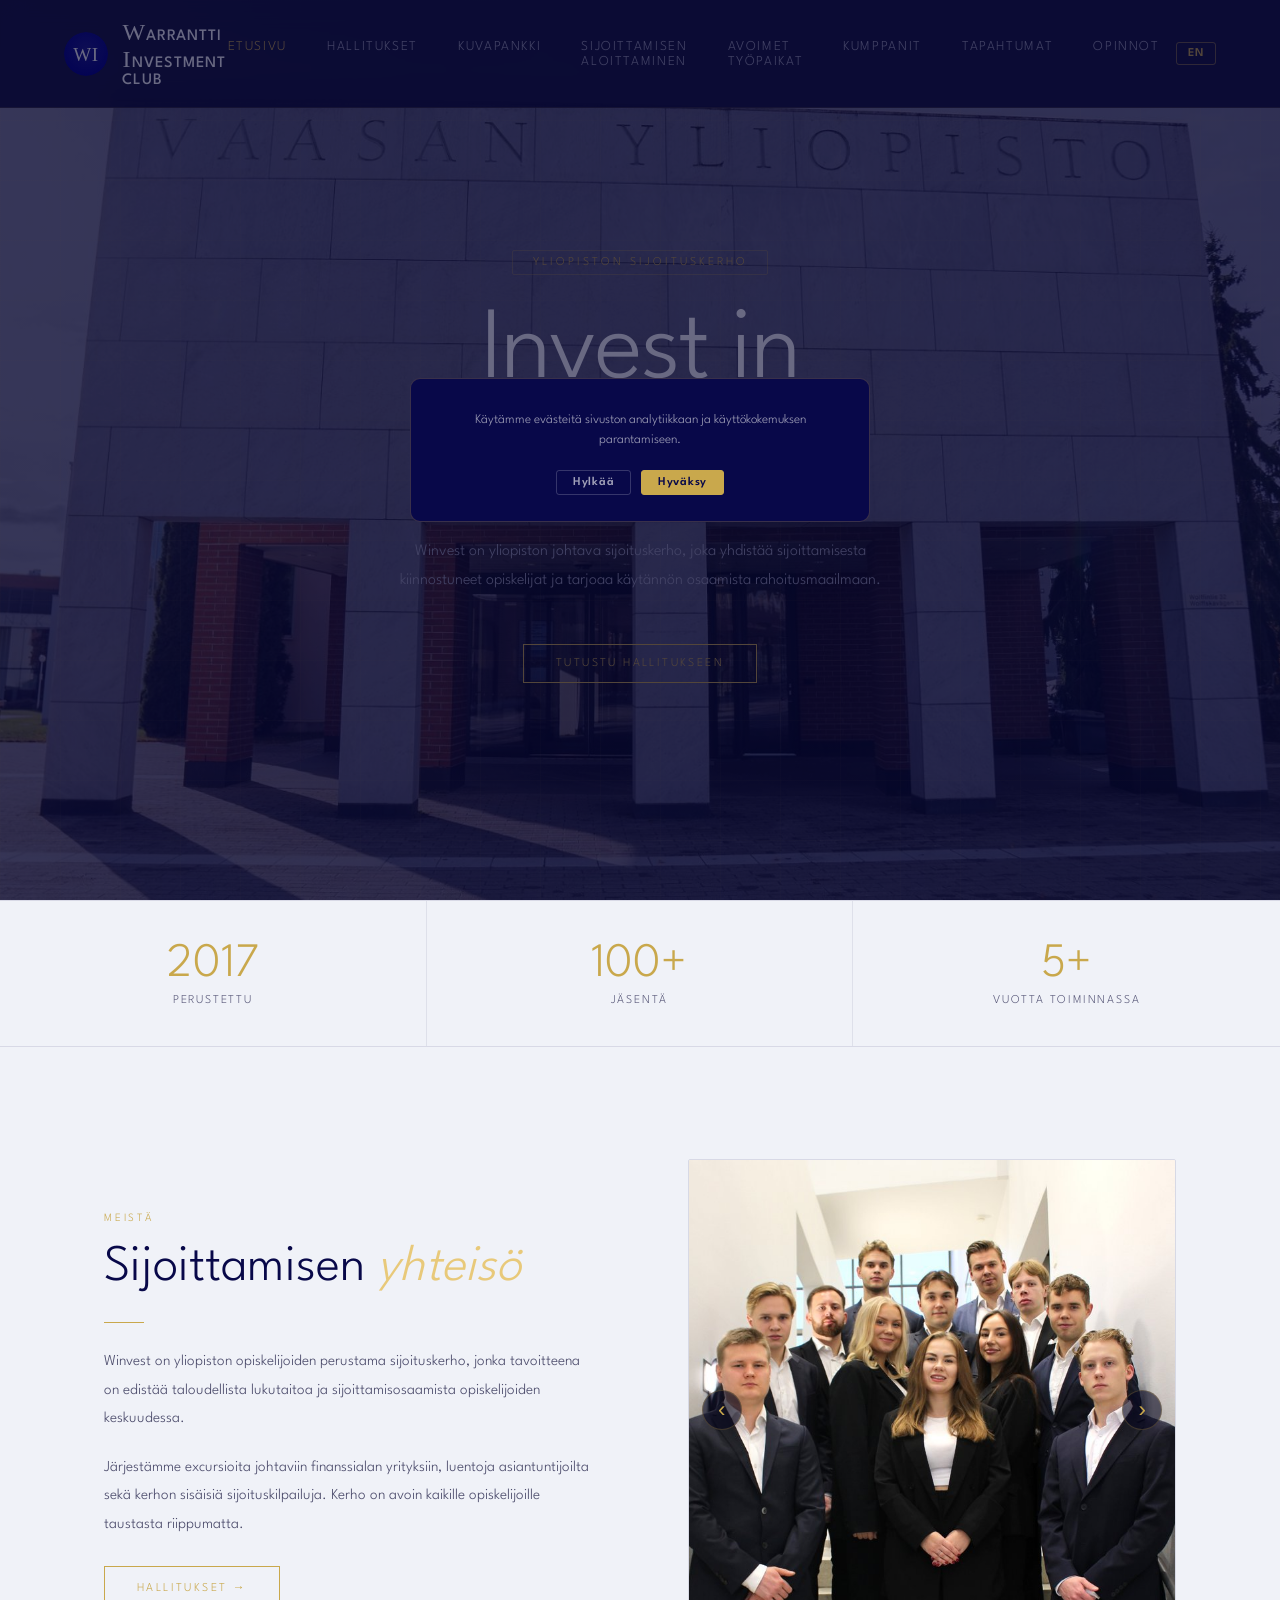
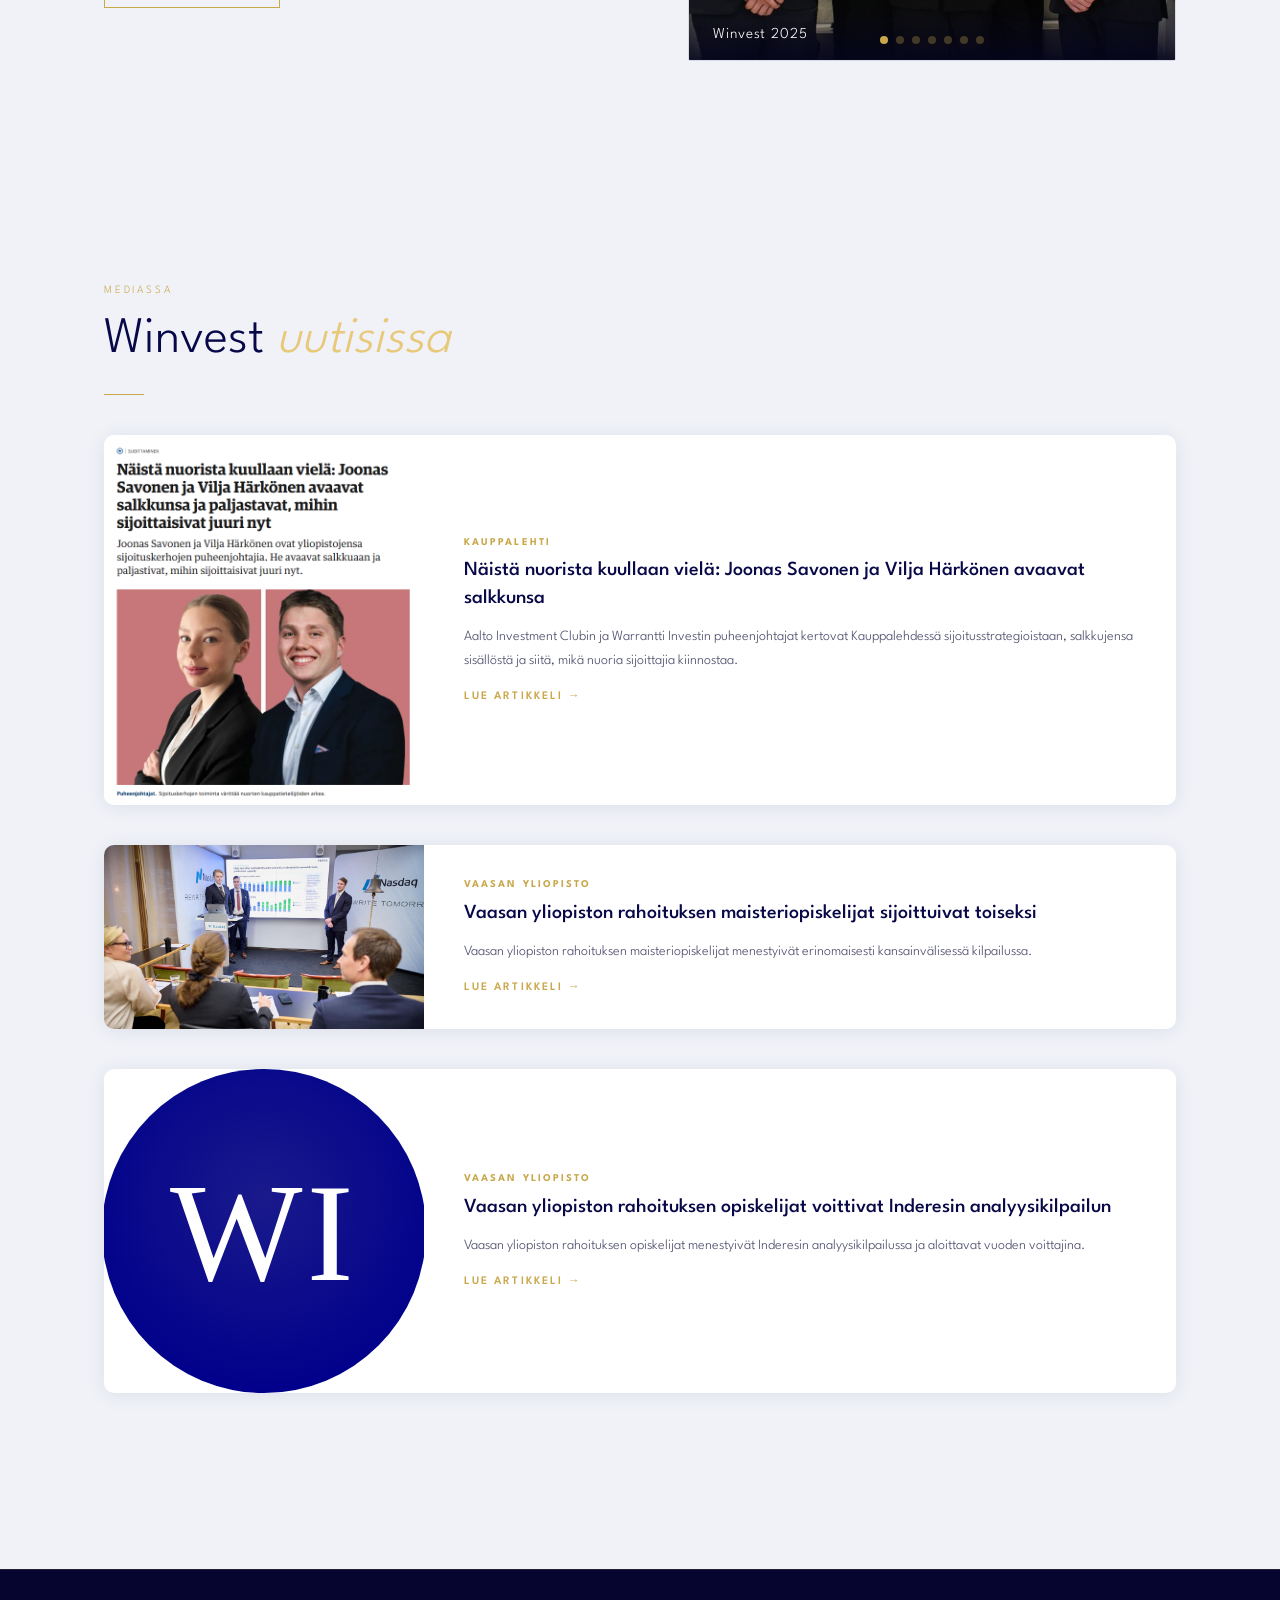
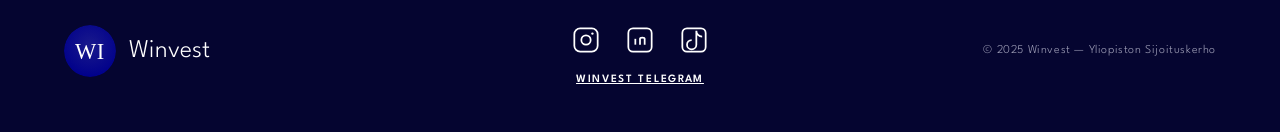
==== commit 054bdb02: "Päivitys: uudet kuvat galleriaan ja slaideriin, hallitus 2026 muutokset, mobiilinavigaatio, tapahtum" ====
--- a/index.html
+++ b/index.html
@@ -26,6 +26,7 @@
       <li><a href="tapahtumat.html" data-i18n="nav.events">Tapahtumat</a></li>
       <li><a href="tenttipankki.html" data-i18n="nav.exams">Opinnot</a></li>
     </ul>
+    <button class="nav-hamburger" aria-label="Valikko"><span></span><span></span><span></span></button>
   </nav>
 
   <!-- HERO -->
@@ -39,7 +40,7 @@
         sijoittamisesta kiinnostuneet opiskelijat ja tarjoaa käytännön 
         osaamista rahoitusmaailmaan.
       </p>
-      <a href="hallitukset.html" class="btn-gold" data-i18n="hero.btn">Tutustu kerhoihin</a>
+      <a href="hallitukset.html" class="btn-gold" data-i18n="hero.btn">Tutustu hallitukseen</a>
     </div>
   </section>
 
@@ -92,6 +93,22 @@
             <img src="assets/Slaider/suomen-pankki.jpg" alt="Excursio Suomen Pankki" />
             <div class="slide-caption">Excursio — Suomen Pankki</div>
           </div>
+          <div class="slide">
+            <img src="assets/Tapahtumat/Afterwork excursion 9.4.2026.jpg" alt="Afterwork Excursio 9.4.2026" />
+            <div class="slide-caption">Afterwork Excursio 9.4.2026</div>
+          </div>
+          <div class="slide">
+            <img src="assets/Tapahtumat/Danske_excu.jpg" alt="Excursio Danske Bank" />
+            <div class="slide-caption">Excursio — Danske Bank</div>
+          </div>
+          <div class="slide">
+            <img src="assets/Tapahtumat/Danskebank.jpg" alt="Danske Bank" />
+            <div class="slide-caption">Danske Bank</div>
+          </div>
+          <div class="slide">
+            <img src="assets/Tapahtumat/Excurso206Mandatum.jpg" alt="Excursio Mandatum 2026" />
+            <div class="slide-caption">Excursio — Mandatum 2026</div>
+          </div>
         </div>
         <button class="slider-btn slider-prev" aria-label="Edellinen">‹</button>
         <button class="slider-btn slider-next" aria-label="Seuraava">›</button>
@@ -116,6 +133,30 @@
           <h3 class="article-card-title" data-i18n="press.kl.title">Näistä nuorista kuullaan vielä: Joonas Savonen ja Vilja Härkönen avaavat salkkunsa</h3>
           <p class="article-card-desc" data-i18n="press.kl.desc">Aalto Investment Clubin ja Warrantti Investin puheenjohtajat kertovat Kauppalehdessä sijoitusstrategioistaan, salkkujensa sisällöstä ja siitä, mikä nuoria sijoittajia kiinnostaa.</p>
           <span class="article-card-link" data-i18n="press.kl.read">Lue artikkeli →</span>
+        </div>
+      </a>
+
+      <a href="https://www.uwasa.fi/fi/uutishuone/uutiset/vaasan-yliopiston-rahoituksen-maisteriopiskelijat-sijoittuivat-toiseksi" target="_blank" rel="noopener" class="article-card">
+        <div class="article-card-img">
+          <img src="assets/Tapahtumat/062_2024-02-15_CFA_RC_Final_R6_0237_web.jpg.jpeg" alt="CFA Research Challenge" />
+        </div>
+        <div class="article-card-body">
+          <span class="article-card-source">Vaasan yliopisto</span>
+          <h3 class="article-card-title">Vaasan yliopiston rahoituksen maisteriopiskelijat sijoittuivat toiseksi</h3>
+          <p class="article-card-desc">Vaasan yliopiston rahoituksen maisteriopiskelijat menestyivät erinomaisesti kansainvälisessä kilpailussa.</p>
+          <span class="article-card-link">Lue artikkeli →</span>
+        </div>
+      </a>
+
+      <a href="https://www.uwasa.fi/fi/uutishuone/uutiset/vaasan-yliopiston-rahoituksen-opiskelijat-voittivat-inderesin-analyysikilpailun-aloittavat-vuoden" target="_blank" rel="noopener" class="article-card">
+        <div class="article-card-img">
+          <img src="assets/svg/logo.svg" alt="Vaasan yliopisto — Winvest" />
+        </div>
+        <div class="article-card-body">
+          <span class="article-card-source">Vaasan yliopisto</span>
+          <h3 class="article-card-title">Vaasan yliopiston rahoituksen opiskelijat voittivat Inderesin analyysikilpailun</h3>
+          <p class="article-card-desc">Vaasan yliopiston rahoituksen opiskelijat menestyivät Inderesin analyysikilpailussa ja aloittavat vuoden voittajina.</p>
+          <span class="article-card-link">Lue artikkeli →</span>
         </div>
       </a>
     </div>
@@ -139,6 +180,12 @@
   </footer>
 
   <script>
+    // Hamburger menu
+    document.querySelector('.nav-hamburger').addEventListener('click', function() {
+      this.classList.toggle('open');
+      document.querySelector('.nav-links').classList.toggle('open');
+    });
+
     const observer = new IntersectionObserver(
       entries => entries.forEach(e => { if (e.isIntersecting) e.target.classList.add('visible'); }),
       { threshold: 0.1 }
--- a/css/style.css
+++ b/css/style.css
@@ -1831,9 +1831,43 @@
 }
 
 /* --- RESPONSIVE --- */
+/* --- HAMBURGER MENU --- */
+.nav-hamburger {
+  display: none;
+  background: none;
+  border: none;
+  cursor: pointer;
+  padding: 0.5rem;
+  z-index: 101;
+}
+.nav-hamburger span {
+  display: block;
+  width: 24px;
+  height: 2px;
+  background: var(--gold);
+  margin: 5px 0;
+  transition: transform 0.3s, opacity 0.3s;
+}
+.nav-hamburger.open span:nth-child(1) { transform: translateY(7px) rotate(45deg); }
+.nav-hamburger.open span:nth-child(2) { opacity: 0; }
+.nav-hamburger.open span:nth-child(3) { transform: translateY(-7px) rotate(-45deg); }
+
 @media (max-width: 768px) {
   nav { padding: 1rem 1.5rem; }
-  .nav-links { display: none; }
+  .nav-hamburger { display: block; }
+  .nav-links {
+    display: none;
+    position: fixed;
+    top: 0; left: 0; right: 0; bottom: 0;
+    background: rgba(5, 5, 48, 0.97);
+    flex-direction: column;
+    align-items: center;
+    justify-content: center;
+    gap: 2rem;
+    z-index: 100;
+  }
+  .nav-links.open { display: flex; }
+  .nav-links a { font-size: 1.1rem; }
   .hero { padding: 6rem 1.5rem 3rem; }
   .section { padding: 4rem 1.5rem; }
   .about-grid { grid-template-columns: 1fr; gap: 3rem; }
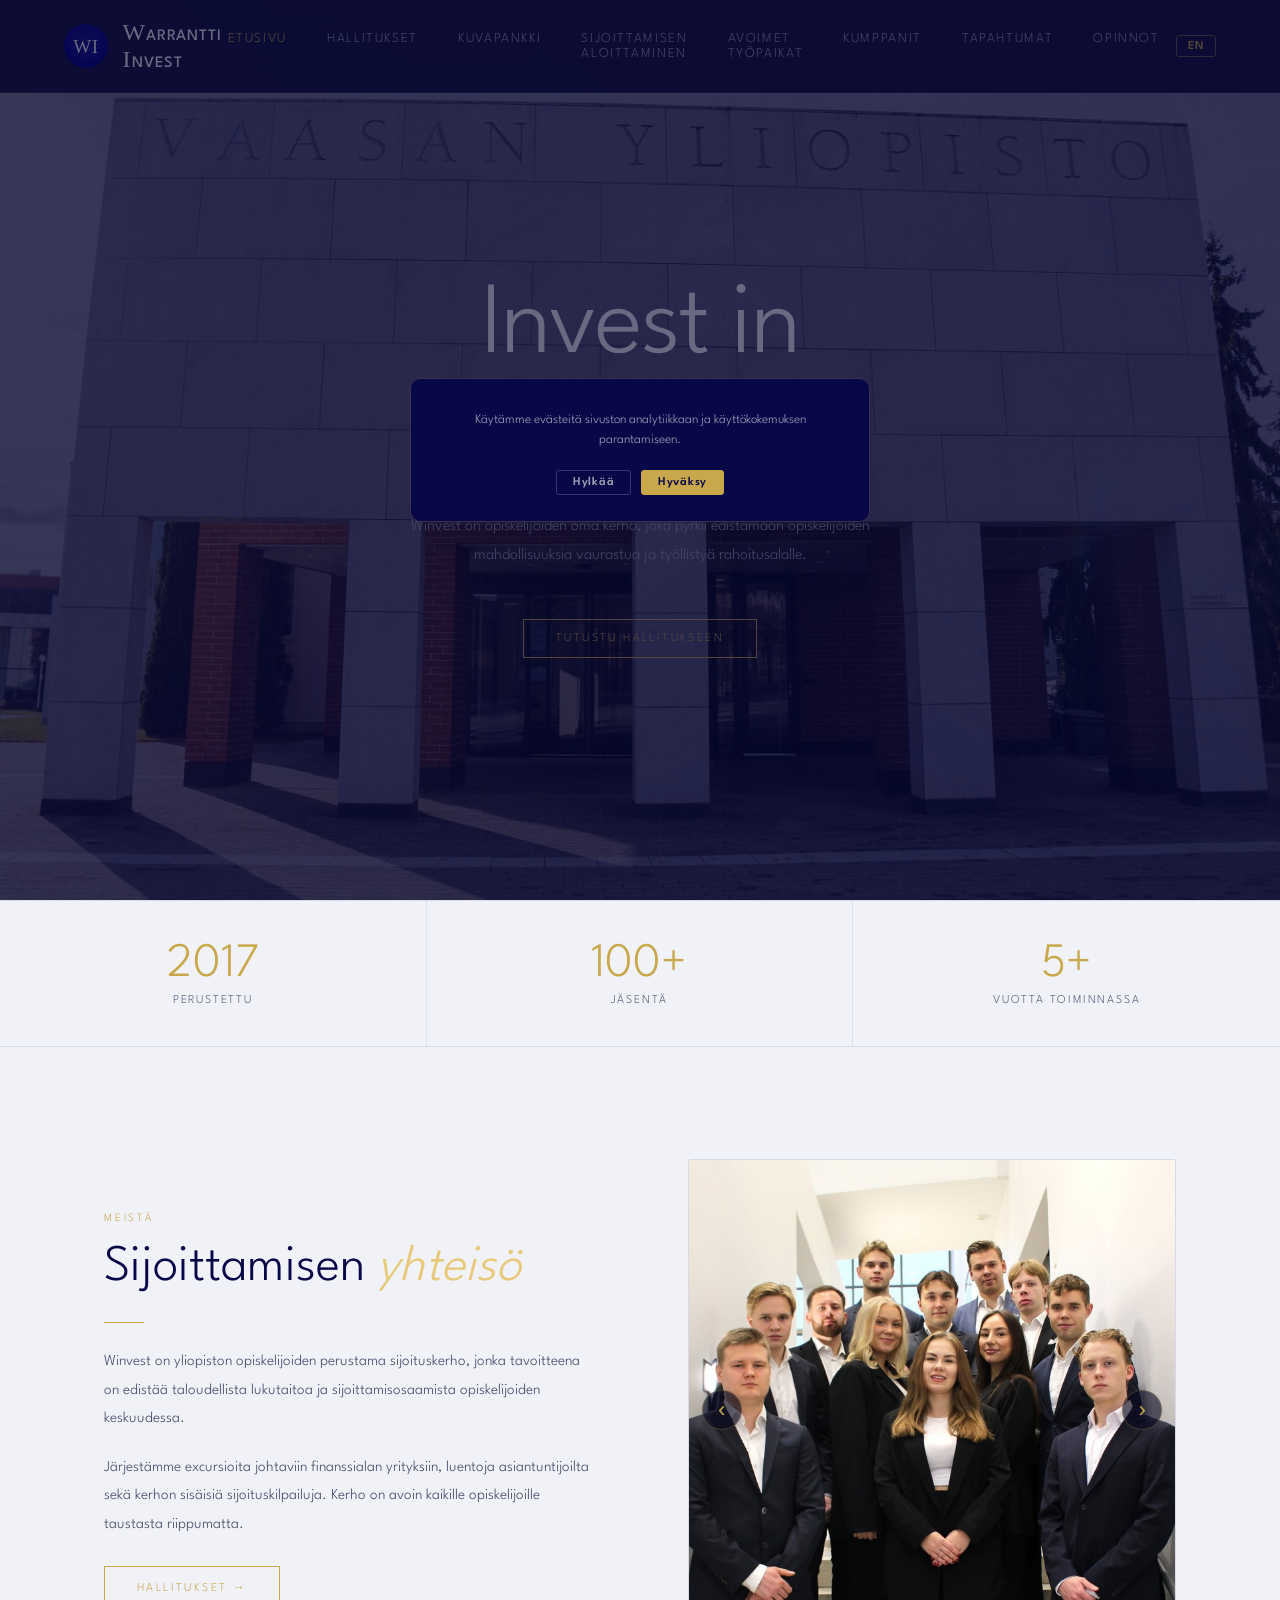
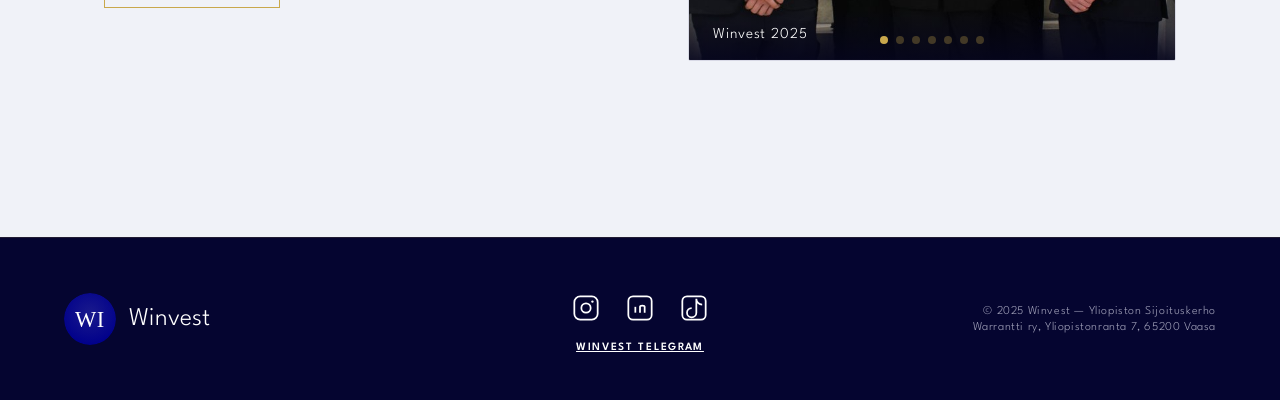
==== commit cd45ef57: "Muutoksia: Warrantti Invest nimi, news feed poistettu, osoite footeriin, kumppanit-linkit, Rookie Di" ====
--- a/index.html
+++ b/index.html
@@ -14,7 +14,7 @@
   <nav>
     <a href="index.html" class="nav-logo">
       <img src="assets/svg/logo.svg" alt="Winvest" class="nav-logo-img" />
-      <span><span class="initial">W</span>arrantti <span class="initial">I</span>nvestment Club</span>
+      <span><span class="initial">W</span>arrantti <span class="initial">I</span>nvest</span>
     </a>
     <ul class="nav-links">
       <li><a href="index.html" class="active" data-i18n="nav.home">Etusivu</a></li>
@@ -33,12 +33,10 @@
   <section class="hero">
     <div class="hero-bg" style="background-image: linear-gradient(rgba(5,5,48,0.5), rgba(5,5,48,0.5)), url('assets/vaasan-yliopisto-kampus-syksy-syyskuu-14%20(1).jpg.jpeg'); background-size: cover; background-position: center top;"></div>
     <div class="hero-content">
-      <span class="hero-eyebrow" data-i18n="hero.eyebrow">Yliopiston Sijoituskerho</span>
       <h1>Invest in<br /><em>your future</em></h1>
       <p class="hero-sub" data-i18n="hero.sub">
-        Winvest on yliopiston johtava sijoituskerho, joka yhdistää 
-        sijoittamisesta kiinnostuneet opiskelijat ja tarjoaa käytännön 
-        osaamista rahoitusmaailmaan.
+        Winvest on opiskelijoiden oma kerho, joka pyrkii edistämään 
+        opiskelijoiden mahdollisuuksia vaurastua ja työllistyä rahoitusalalle.
       </p>
       <a href="hallitukset.html" class="btn-gold" data-i18n="hero.btn">Tutustu hallitukseen</a>
     </div>
@@ -94,8 +92,8 @@
             <div class="slide-caption">Excursio — Suomen Pankki</div>
           </div>
           <div class="slide">
-            <img src="assets/Tapahtumat/Afterwork excursion 9.4.2026.jpg" alt="Afterwork Excursio 9.4.2026" />
-            <div class="slide-caption">Afterwork Excursio 9.4.2026</div>
+            <img src="assets/Tapahtumat/Corporate_finance.png" alt="Corporate Finance" />
+            <div class="slide-caption">Corporate Finance</div>
           </div>
           <div class="slide">
             <img src="assets/Tapahtumat/Danske_excu.jpg" alt="Excursio Danske Bank" />
@@ -117,51 +115,6 @@
     </div>
   </div>
 
-  <!-- PRESS -->
-  <div class="section">
-    <div class="press-section fade-in">
-      <span class="section-eyebrow" data-i18n="press.eyebrow">Mediassa</span>
-      <h2 class="section-title" data-i18n="press.title">Winvest <em>uutisissa</em></h2>
-      <div class="gold-line"></div>
-
-      <a href="https://www.kauppalehti.fi/uutiset/a/6651a79b-3e6f-4bb5-bd5f-cf6c78311c2e" target="_blank" rel="noopener" class="article-card">
-        <div class="article-card-img">
-          <img src="assets/Slaider/Kauppalehti.png" alt="Kauppalehti — Winvest" />
-        </div>
-        <div class="article-card-body">
-          <span class="article-card-source">Kauppalehti</span>
-          <h3 class="article-card-title" data-i18n="press.kl.title">Näistä nuorista kuullaan vielä: Joonas Savonen ja Vilja Härkönen avaavat salkkunsa</h3>
-          <p class="article-card-desc" data-i18n="press.kl.desc">Aalto Investment Clubin ja Warrantti Investin puheenjohtajat kertovat Kauppalehdessä sijoitusstrategioistaan, salkkujensa sisällöstä ja siitä, mikä nuoria sijoittajia kiinnostaa.</p>
-          <span class="article-card-link" data-i18n="press.kl.read">Lue artikkeli →</span>
-        </div>
-      </a>
-
-      <a href="https://www.uwasa.fi/fi/uutishuone/uutiset/vaasan-yliopiston-rahoituksen-maisteriopiskelijat-sijoittuivat-toiseksi" target="_blank" rel="noopener" class="article-card">
-        <div class="article-card-img">
-          <img src="assets/Tapahtumat/062_2024-02-15_CFA_RC_Final_R6_0237_web.jpg.jpeg" alt="CFA Research Challenge" />
-        </div>
-        <div class="article-card-body">
-          <span class="article-card-source">Vaasan yliopisto</span>
-          <h3 class="article-card-title">Vaasan yliopiston rahoituksen maisteriopiskelijat sijoittuivat toiseksi</h3>
-          <p class="article-card-desc">Vaasan yliopiston rahoituksen maisteriopiskelijat menestyivät erinomaisesti kansainvälisessä kilpailussa.</p>
-          <span class="article-card-link">Lue artikkeli →</span>
-        </div>
-      </a>
-
-      <a href="https://www.uwasa.fi/fi/uutishuone/uutiset/vaasan-yliopiston-rahoituksen-opiskelijat-voittivat-inderesin-analyysikilpailun-aloittavat-vuoden" target="_blank" rel="noopener" class="article-card">
-        <div class="article-card-img">
-          <img src="assets/svg/logo.svg" alt="Vaasan yliopisto — Winvest" />
-        </div>
-        <div class="article-card-body">
-          <span class="article-card-source">Vaasan yliopisto</span>
-          <h3 class="article-card-title">Vaasan yliopiston rahoituksen opiskelijat voittivat Inderesin analyysikilpailun</h3>
-          <p class="article-card-desc">Vaasan yliopiston rahoituksen opiskelijat menestyivät Inderesin analyysikilpailussa ja aloittavat vuoden voittajina.</p>
-          <span class="article-card-link">Lue artikkeli →</span>
-        </div>
-      </a>
-    </div>
-  </div>
-
   <!-- FOOTER -->
   <footer>
     <div class="footer-logo">
@@ -176,7 +129,10 @@
       </div>
       <a href="https://t.me/+yEaAarXKp382ZDQ0" target="_blank" rel="noopener" class="footer-social-label">Winvest Telegram</a>
     </div>
-    <span class="footer-copy" data-i18n="footer.copy">© 2025 Winvest — Yliopiston Sijoituskerho</span>
+    <div style="flex:1;display:flex;flex-direction:column;align-items:flex-end;gap:0.3rem;">
+      <span class="footer-copy" data-i18n="footer.copy">© 2025 Winvest — Yliopiston Sijoituskerho</span>
+      <span class="footer-copy">Warrantti ry, Yliopistonranta 7, 65200 Vaasa</span>
+    </div>
   </footer>
 
   <script>
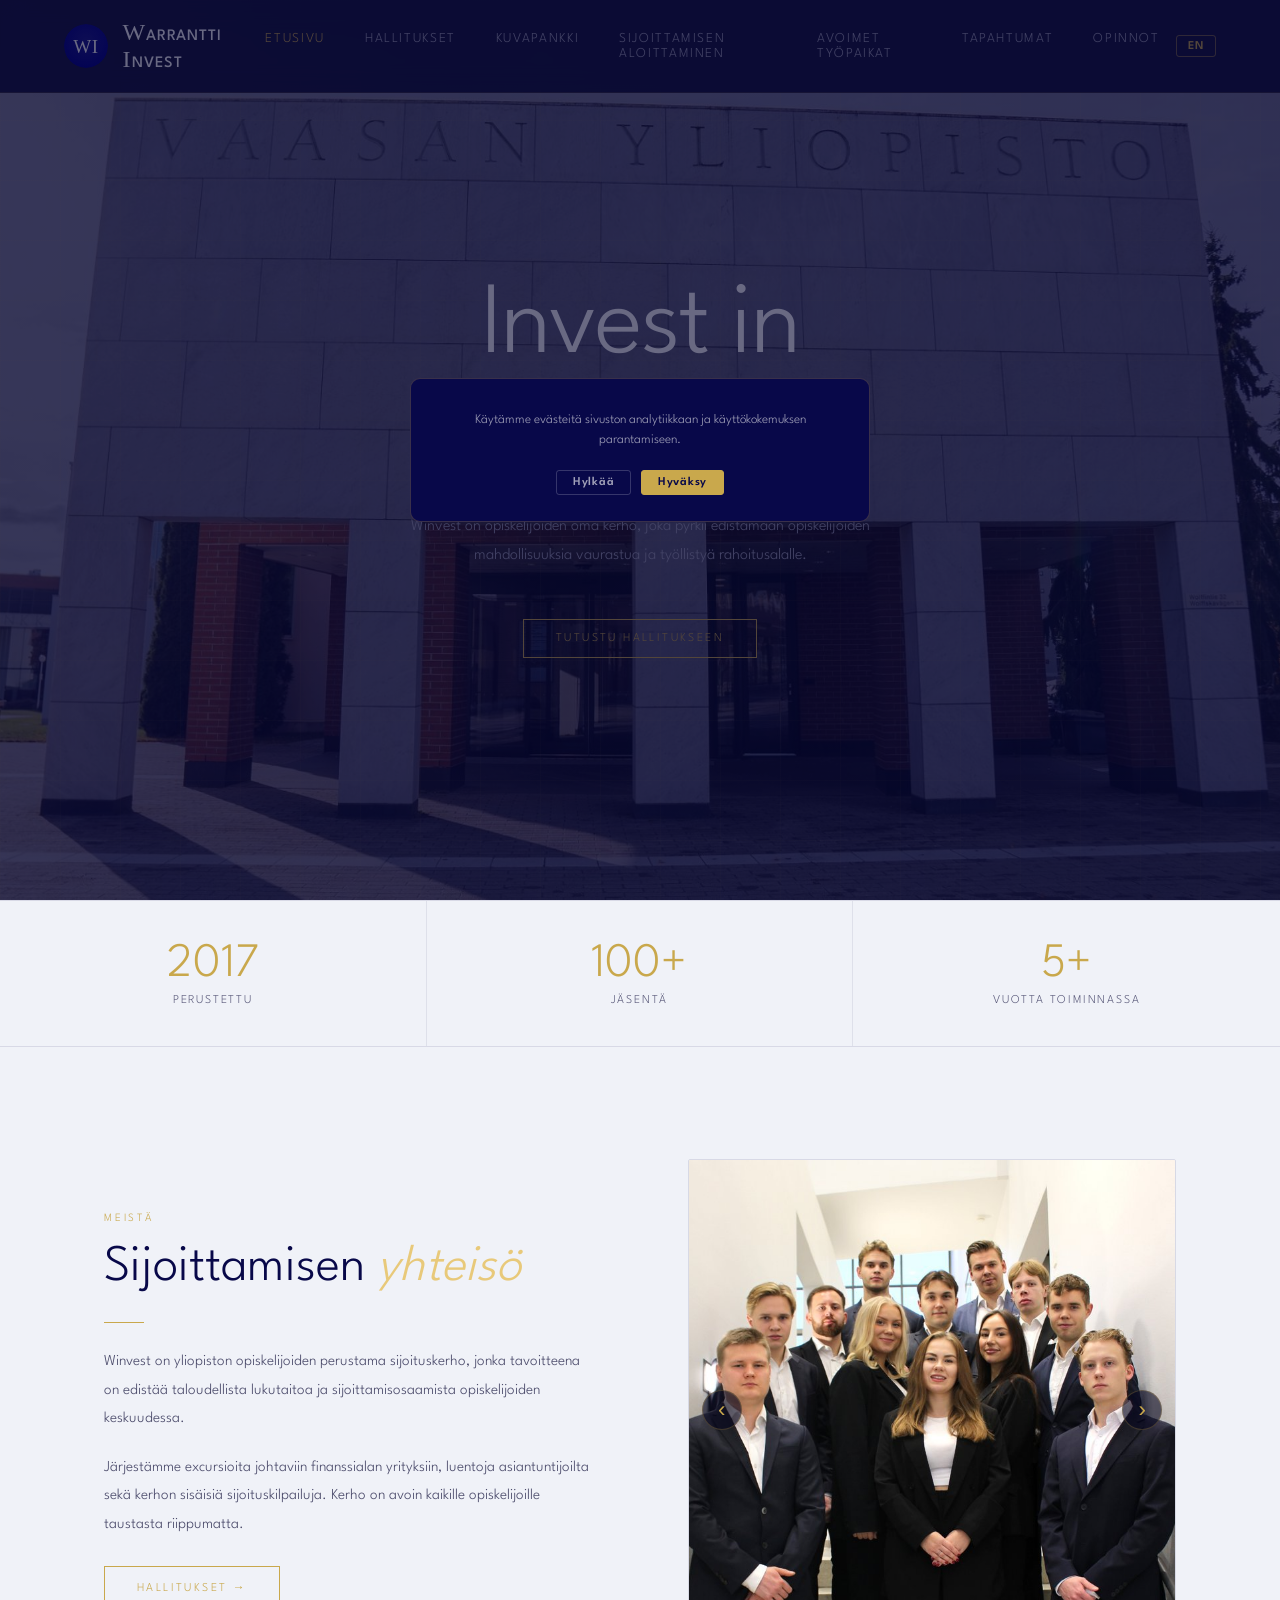
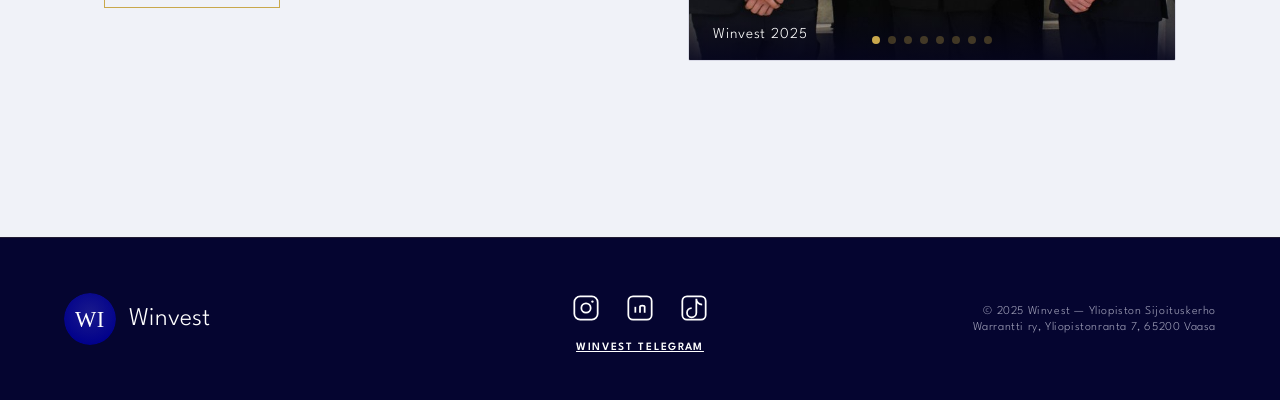
==== commit d516592f: "Update website pages and event gallery Co-authored-by: Copilot <223556219+Copilot@users.noreply.gith" ====
--- a/index.html
+++ b/index.html
@@ -22,7 +22,6 @@
       <li><a href="kuvapankki.html" data-i18n="nav.gallery">Kuvapankki</a></li>
       <li><a href="sijoittaminen.html" data-i18n="nav.investing">Sijoittamisen aloittaminen</a></li>
       <li><a href="tyopaikat.html" data-i18n="nav.jobs">Avoimet työpaikat</a></li>
-      <li><a href="kumppanit.html" data-i18n="nav.partners">Kumppanit</a></li>
       <li><a href="tapahtumat.html" data-i18n="nav.events">Tapahtumat</a></li>
       <li><a href="tenttipankki.html" data-i18n="nav.exams">Opinnot</a></li>
     </ul>
@@ -92,10 +91,6 @@
             <div class="slide-caption">Excursio — Suomen Pankki</div>
           </div>
           <div class="slide">
-            <img src="assets/Tapahtumat/Corporate_finance.png" alt="Corporate Finance" />
-            <div class="slide-caption">Corporate Finance</div>
-          </div>
-          <div class="slide">
             <img src="assets/Tapahtumat/Danske_excu.jpg" alt="Excursio Danske Bank" />
             <div class="slide-caption">Excursio — Danske Bank</div>
           </div>
@@ -106,6 +101,14 @@
           <div class="slide">
             <img src="assets/Tapahtumat/Excurso206Mandatum.jpg" alt="Excursio Mandatum 2026" />
             <div class="slide-caption">Excursio — Mandatum 2026</div>
+          </div>
+          <div class="slide">
+            <img src="assets/Tapahtumat/Excursio%20SEB.JPEG" alt="Excursio SEB" />
+            <div class="slide-caption">Excursio — SEB</div>
+          </div>
+          <div class="slide">
+            <img src="assets/Tapahtumat/Excu%20SEB.JPEG" alt="Excursio SEB" />
+            <div class="slide-caption">Excursio — SEB</div>
           </div>
         </div>
         <button class="slider-btn slider-prev" aria-label="Edellinen">‹</button>
--- a/css/style.css
+++ b/css/style.css
@@ -2002,3 +2002,84 @@
   margin-left: 0.5rem;
   vertical-align: middle;
 }
+
+/* ══════════════════════════════════════════════
+   MOBIILI — tiiviimpi asettelu puhelimille
+   ══════════════════════════════════════════════ */
+@media (max-width: 768px) {
+  html { font-size: 15px; }
+  nav { padding: 0.75rem 1.25rem; }
+
+  /* Etusivun hero: ei koko näytön korkuinen */
+  .hero { min-height: auto; padding: 7rem 1.25rem 3.5rem; }
+  .hero h1 { font-size: 2.7rem; margin-bottom: 1rem; }
+  .hero-sub { font-size: 0.92rem; line-height: 1.65; margin-bottom: 1.75rem; }
+
+  /* Tilastot rinnakkain yhdellä rivillä */
+  .stats-bar { grid-template-columns: repeat(3, 1fr); }
+  .stat-item {
+    padding: 1.25rem 0.4rem;
+    border-bottom: none;
+    border-right: 1px solid rgba(8,8,73,0.08);
+  }
+  .stat-item:last-child { border-right: none; }
+  .stat-num { font-size: 1.9rem; }
+  .stat-label { font-size: 0.6rem; letter-spacing: 0.08em; }
+
+  .section { padding: 2.75rem 1.25rem; }
+  .about-grid { gap: 2rem; }
+  .section-title { font-size: 2rem; }
+  .slider-track { height: 340px; }
+
+  /* Alasivujen otsikkoalue */
+  .page-hero { min-height: auto; padding: 6.5rem 1.25rem 2rem; }
+  .page-title { font-size: 2.3rem; line-height: 1.1; }
+  .page-subtitle { font-size: 0.7rem; letter-spacing: 0.12em; line-height: 1.5; }
+
+  /* Hallitukset: kompaktit kortit */
+  .board-year { padding: 2rem 1.25rem; }
+  .board-grid { gap: 0.5rem; }
+  .member-photo { height: 190px; }
+  .member-photo-placeholder { height: 64px; }
+  .member-photo-placeholder svg { width: 26px; height: 26px; }
+  .member-info { padding: 0.45rem 0.35rem 0.55rem; }
+  .member-role { font-size: 0.58rem; letter-spacing: 0.06em; }
+  .member-name { font-size: 0.88rem; }
+
+  /* Kuvapankki: suodattimet vaakaskrollattavalle riville */
+  .gallery-section { padding: 1.5rem 1.25rem 2.5rem; }
+  .gallery-filter {
+    flex-wrap: nowrap;
+    overflow-x: auto;
+    gap: 0.5rem;
+    margin: 0 -1.25rem 1.5rem;
+    padding: 0 1.25rem 0.25rem;
+    scrollbar-width: none;
+  }
+  .gallery-filter::-webkit-scrollbar { display: none; }
+  .filter-btn { flex-shrink: 0; padding: 0.45rem 1rem; font-size: 0.68rem; letter-spacing: 0.1em; }
+  .gallery-grid { grid-auto-rows: 160px; gap: 0.5rem; }
+
+  /* Sijoittaminen */
+  .sij-section { padding: 2rem 1.25rem 3rem; }
+  .sij-intro { font-size: 0.95rem; line-height: 1.7; margin-bottom: 2rem; }
+  .sij-grid { grid-template-columns: 1fr; gap: 0.9rem; margin-bottom: 2.5rem; }
+  .sij-card { padding: 1.25rem; }
+  .sij-card-icon { margin-bottom: 0.5rem; }
+  .sij-card-title { font-size: 1.15rem; margin-bottom: 0.4rem; }
+  .sij-card-text { line-height: 1.6; }
+  .sij-resources { margin: 1.5rem 1.25rem 0; padding: 1.5rem 1.1rem; }
+  .sij-resources:last-of-type { margin-bottom: 3rem; }
+
+  /* Työpaikat */
+  .jobs-section { padding: 2rem 1.25rem 3rem; }
+  .jobs-intro { font-size: 0.95rem; margin-bottom: 2rem; }
+  .job-card { padding: 1.25rem; }
+
+  /* Tapahtumat ja opinnot */
+  .tapahtumat-section, .tentti-section { padding: 2rem 1.25rem 3rem; }
+  .timeline-content { padding: 0.9rem; gap: 0.9rem; }
+  .timeline-img { height: 190px; max-width: none; }
+  .timeline-img-group { width: 100%; max-width: none; }
+  .timeline-img-group .timeline-img { height: 170px; }
+}
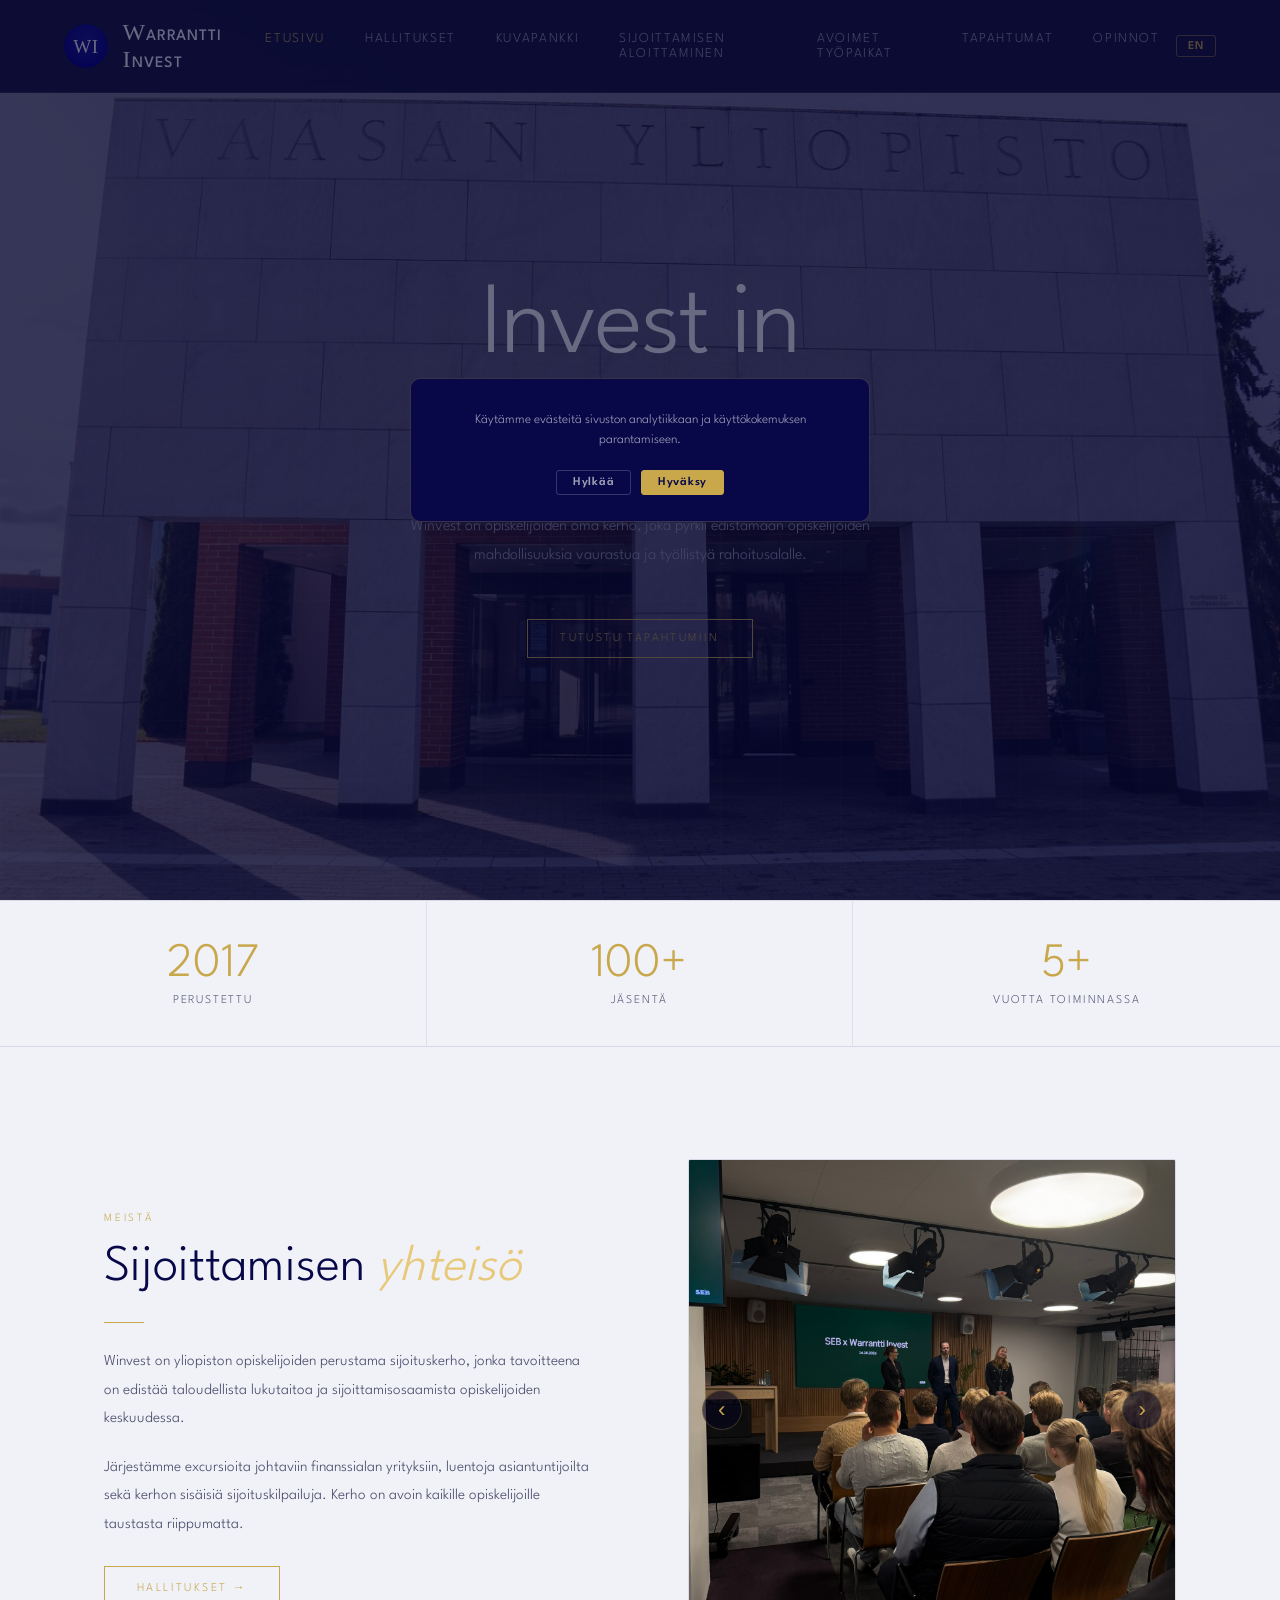
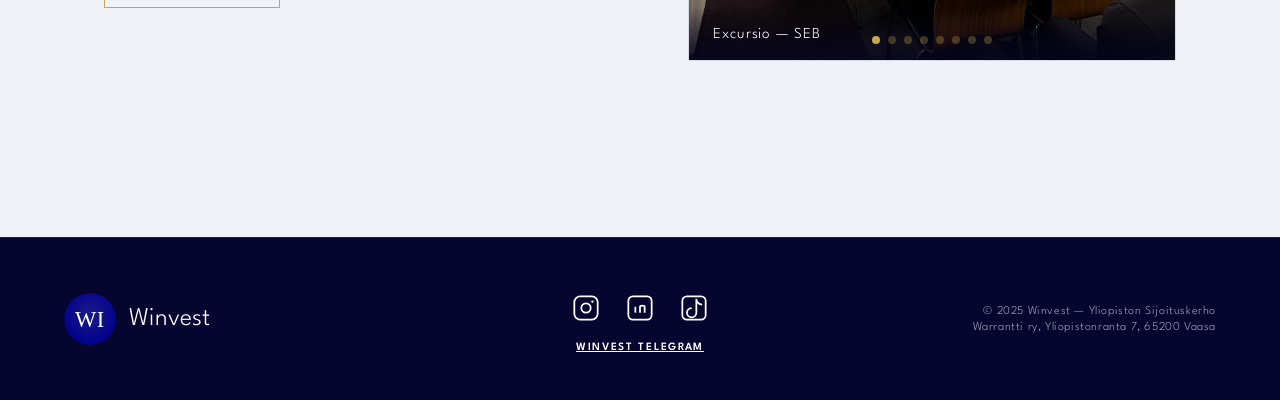
==== commit 96544cfa: "Update events and homepage content Co-authored-by: Copilot <223556219+Copilot@users.noreply.github.c" ====
--- a/index.html
+++ b/index.html
@@ -37,7 +37,7 @@
         Winvest on opiskelijoiden oma kerho, joka pyrkii edistämään 
         opiskelijoiden mahdollisuuksia vaurastua ja työllistyä rahoitusalalle.
       </p>
-      <a href="hallitukset.html" class="btn-gold" data-i18n="hero.btn">Tutustu hallitukseen</a>
+      <a href="tapahtumat.html" class="btn-gold" data-i18n="hero.btn">Tutustu tapahtumiin</a>
     </div>
   </section>
 
@@ -79,6 +79,10 @@
       <div class="about-image event-slider">
         <div class="slider-track">
           <div class="slide active">
+            <img src="assets/Tapahtumat/Excursio%20SEB.JPEG" alt="Excursio SEB" />
+            <div class="slide-caption">Excursio — SEB</div>
+          </div>
+          <div class="slide">
             <img src="assets/Slaider/2025portaat.jpg" alt="Winvest 2025" />
             <div class="slide-caption">Winvest 2025</div>
           </div>
@@ -101,10 +105,6 @@
           <div class="slide">
             <img src="assets/Tapahtumat/Excurso206Mandatum.jpg" alt="Excursio Mandatum 2026" />
             <div class="slide-caption">Excursio — Mandatum 2026</div>
-          </div>
-          <div class="slide">
-            <img src="assets/Tapahtumat/Excursio%20SEB.JPEG" alt="Excursio SEB" />
-            <div class="slide-caption">Excursio — SEB</div>
           </div>
           <div class="slide">
             <img src="assets/Tapahtumat/Excu%20SEB.JPEG" alt="Excursio SEB" />
--- a/css/style.css
+++ b/css/style.css
@@ -2083,3 +2083,28 @@
   .timeline-img-group { width: 100%; max-width: none; }
   .timeline-img-group .timeline-img { height: 170px; }
 }
+
+/* Mobiilivalikko: nav:n backdrop-filter rajasi koko näytön valikon nav-palkin korkuiseksi */
+@media (max-width: 768px) {
+  nav:has(.nav-links.open) {
+    backdrop-filter: none;
+    -webkit-backdrop-filter: none;
+    background: rgb(5, 5, 48);
+  }
+  .nav-links { height: 100vh; height: 100dvh; background: rgb(5, 5, 48); }
+  .nav-hamburger { position: relative; }
+}
+
+/* Linkki tapahtumakortissa */
+.timeline-link {
+  display: inline-block;
+  margin-top: 0.6rem;
+  font-family: 'League Spartan', sans-serif;
+  font-size: 0.8rem;
+  letter-spacing: 0.08em;
+  text-transform: uppercase;
+  color: var(--gold);
+  text-decoration: none;
+  border-bottom: 1px solid rgba(201, 168, 76, 0.4);
+}
+.timeline-link:hover { border-bottom-color: var(--gold); }
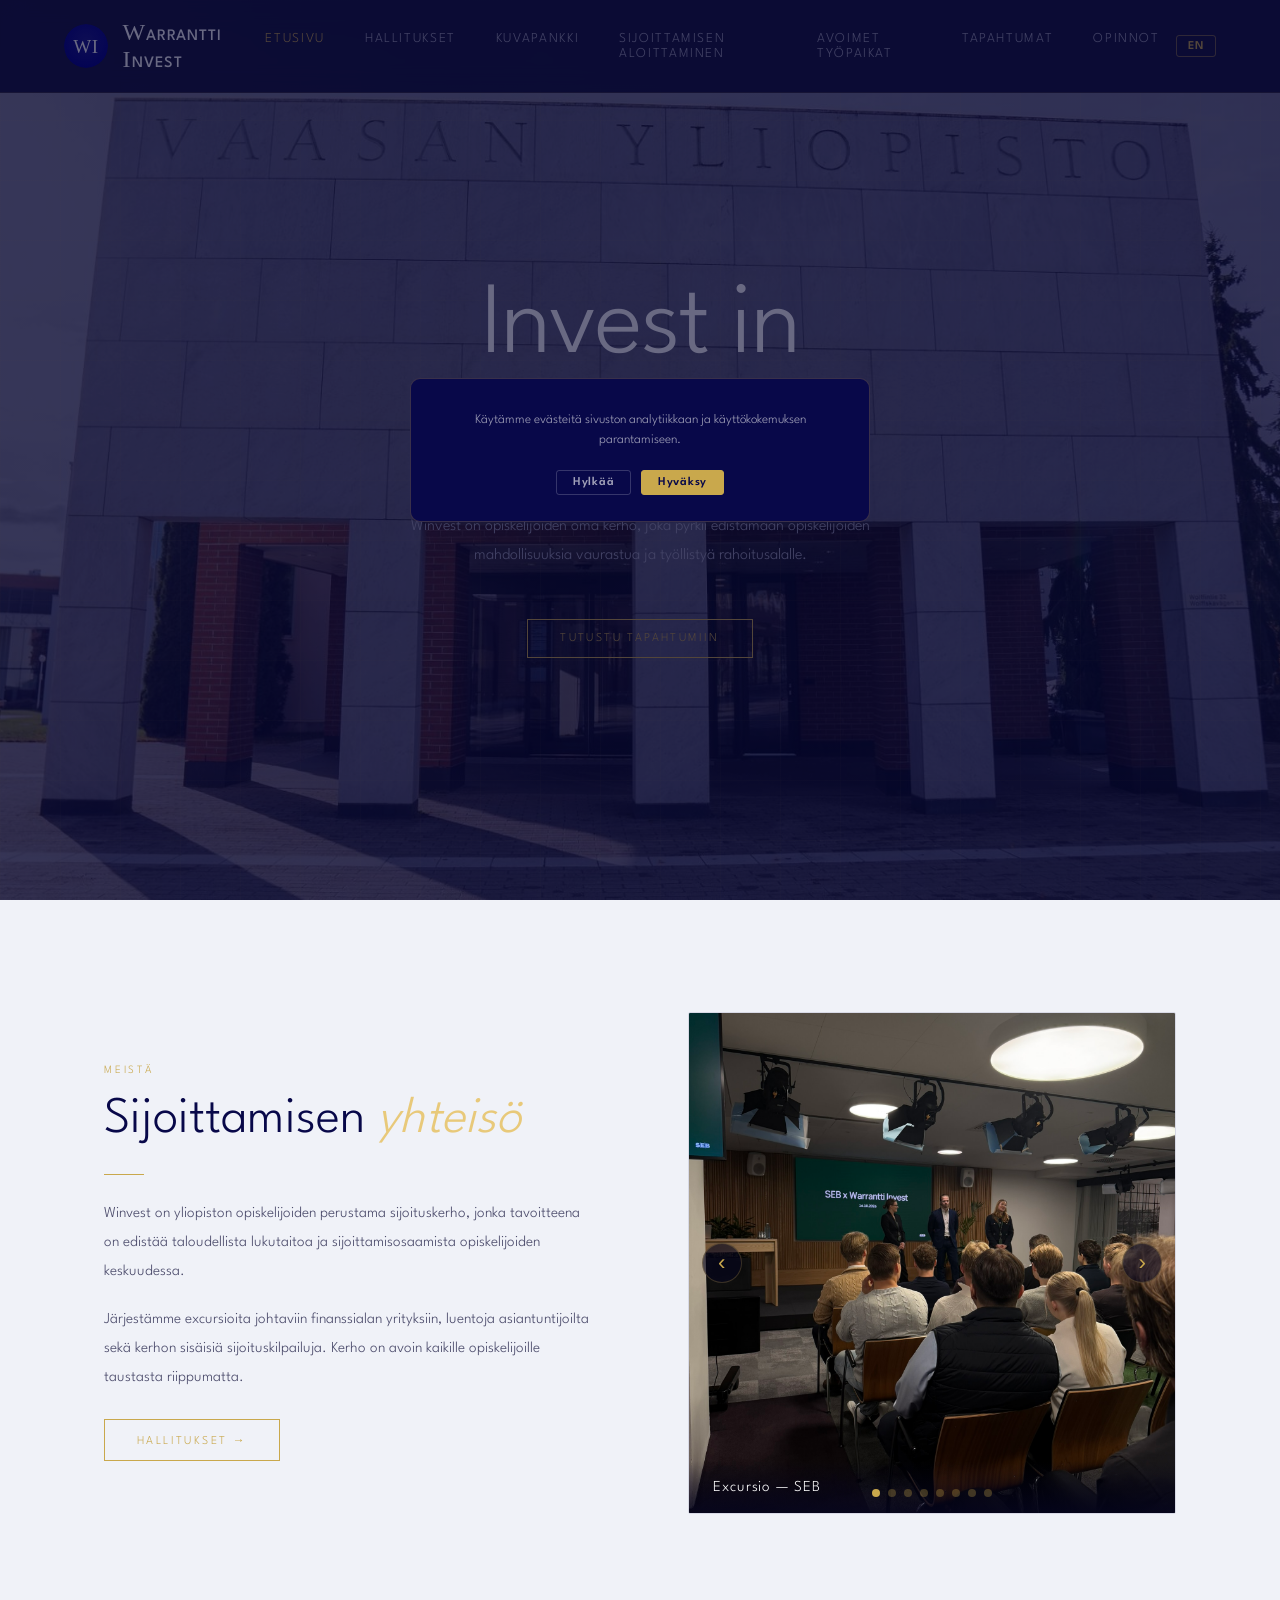
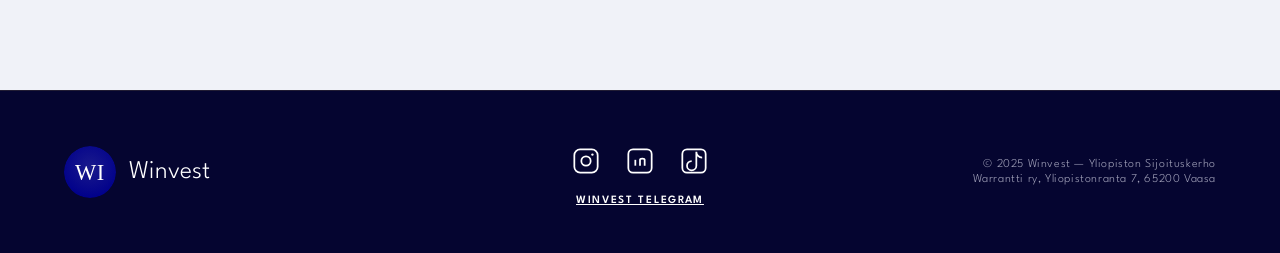
==== commit 83d07627: "Update homepage content Co-authored-by: Copilot <223556219+Copilot@users.noreply.github.com>" ====
--- a/index.html
+++ b/index.html
@@ -40,22 +40,6 @@
       <a href="tapahtumat.html" class="btn-gold" data-i18n="hero.btn">Tutustu tapahtumiin</a>
     </div>
   </section>
-
-  <!-- STATS -->
-  <div class="stats-bar fade-in">
-    <div class="stat-item">
-      <span class="stat-num">2017</span>
-      <span class="stat-label" data-i18n="stat.founded">Perustettu</span>
-    </div>
-    <div class="stat-item">
-      <span class="stat-num">100+</span>
-      <span class="stat-label" data-i18n="stat.members">Jäsentä</span>
-    </div>
-    <div class="stat-item">
-      <span class="stat-num">5+</span>
-      <span class="stat-label" data-i18n="stat.years">Vuotta toiminnassa</span>
-    </div>
-  </div>
 
   <!-- ABOUT -->
   <div class="section">
--- a/css/style.css
+++ b/css/style.css
@@ -2108,3 +2108,18 @@
   border-bottom: 1px solid rgba(201, 168, 76, 0.4);
 }
 .timeline-link:hover { border-bottom-color: var(--gold); }
+
+/* Työpaikat: yrityksen nimi selkeämmäksi */
+.job-header { gap: 0.75rem; }
+.job-company {
+  font-family: 'League Spartan', sans-serif;
+  font-size: 0.95rem;
+  font-weight: 700;
+  letter-spacing: 0.06em;
+  color: var(--navy);
+  border-left: 3px solid var(--gold);
+  padding-left: 0.6rem;
+  line-height: 1.2;
+}
+.job-type { flex-shrink: 0; white-space: nowrap; }
+.job-meta { flex-wrap: wrap; row-gap: 0.2rem; }
